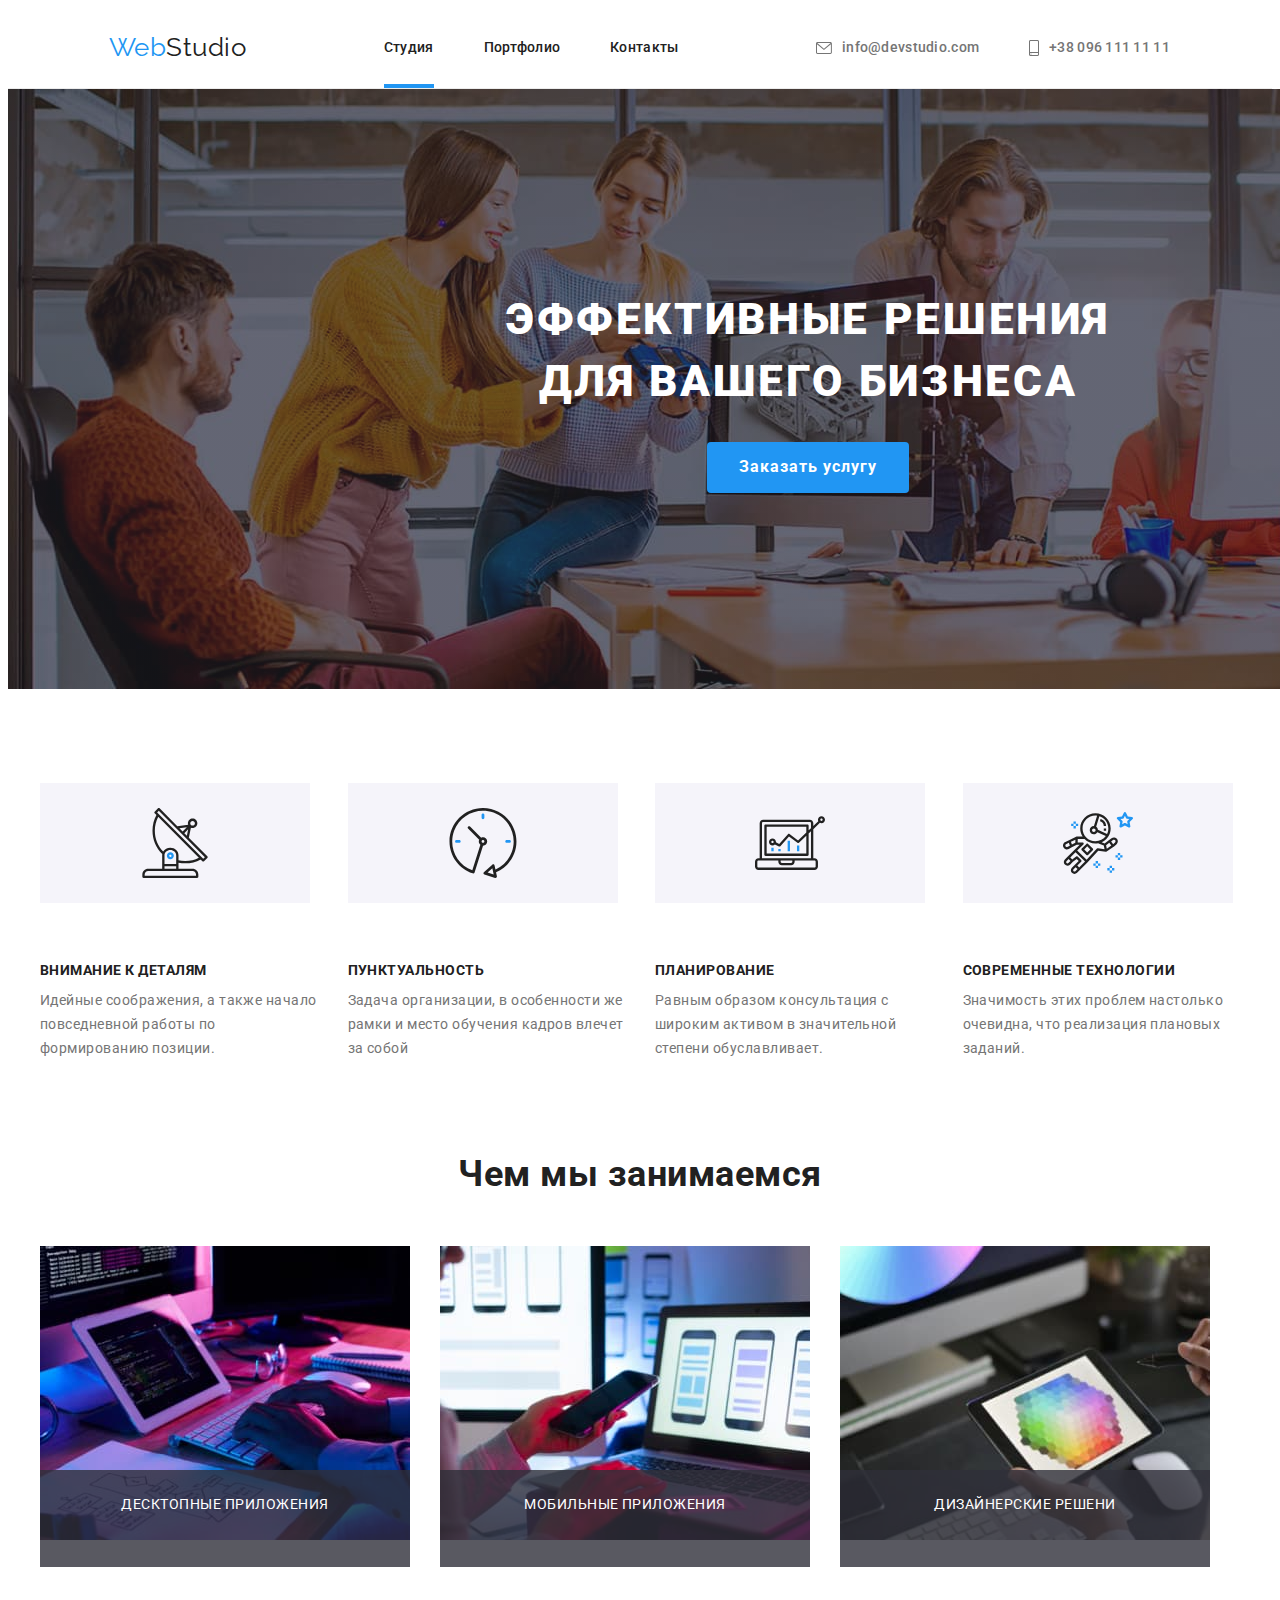
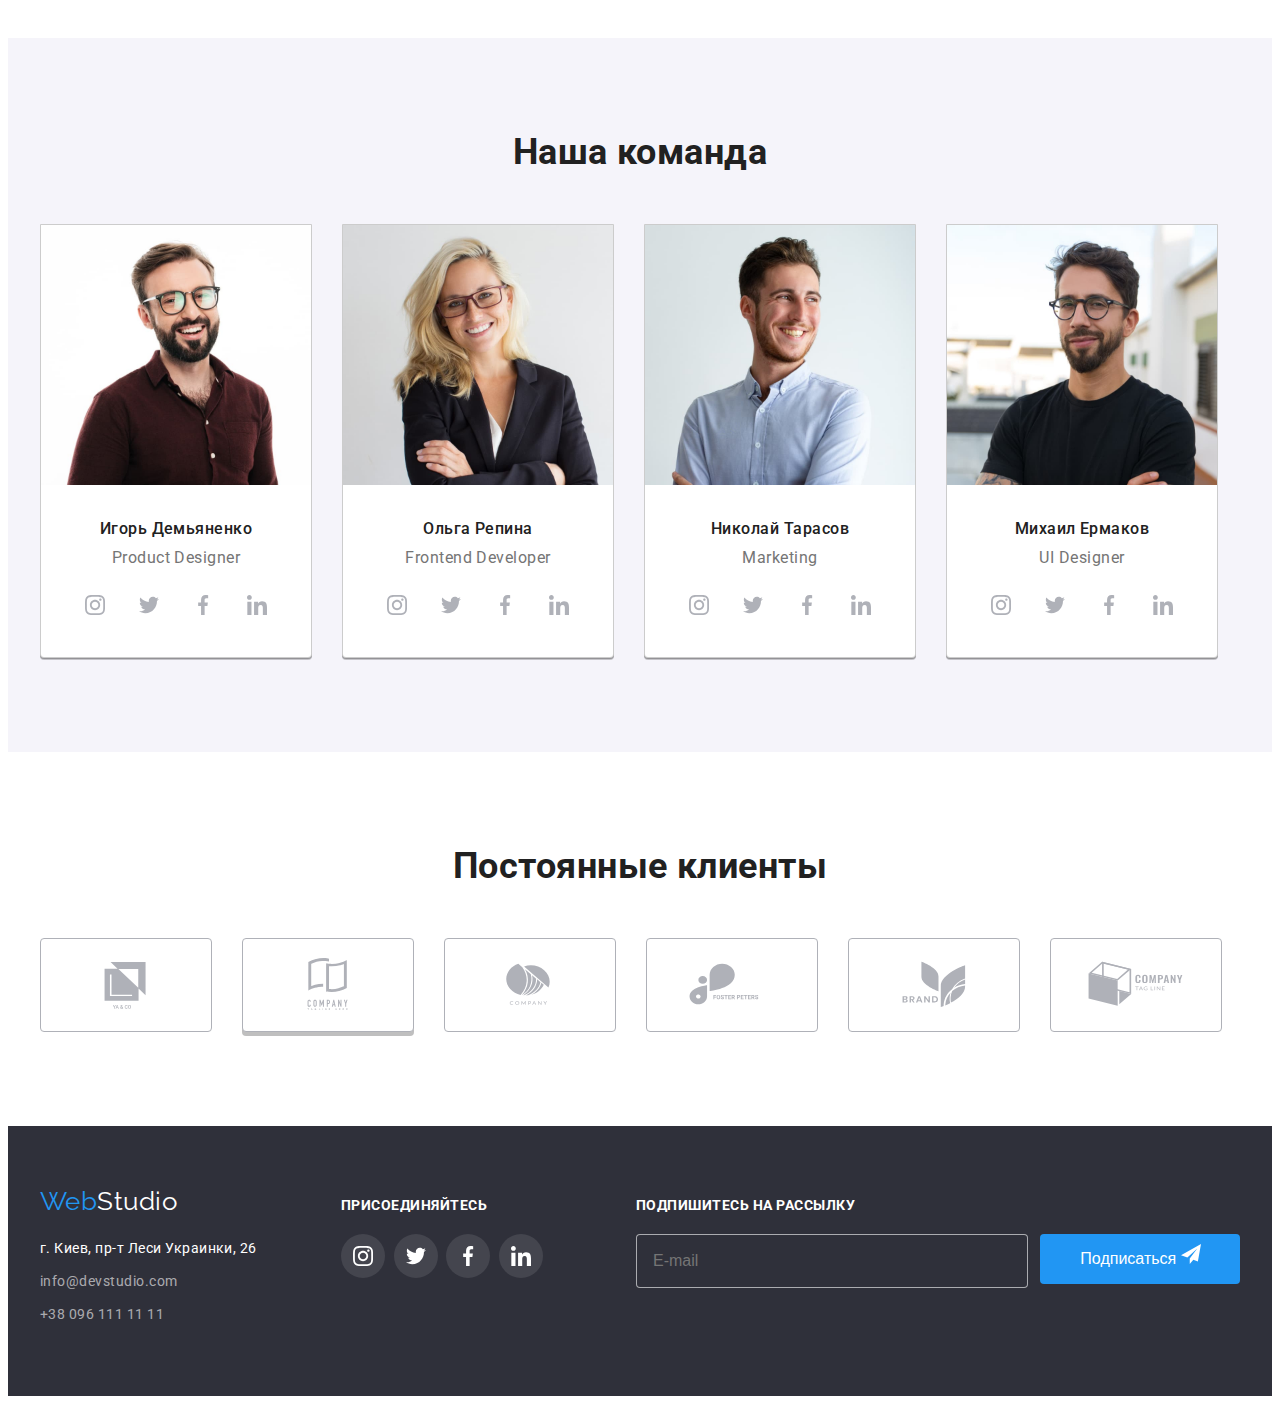
==== index.html @ 27721d6b "Замена селекторов шапки" ====
<!DOCTYPE html>
<html lang="ru">
<head>
    <meta charset="UTF-8">
    <meta http-equiv="X-UA-Compatible" content="IE=edge">
    <meta name="viewport" content="width=device-width, initial-scale=1.0">
    <title>Document</title>
    <link href="https://fonts.googleapis.com/css2?family=Raleway:wght@700&family=Roboto:wght@400;500;700;900&display=swap"
        rel="stylesheet">
    <link rel="stylesheet" href="https://cdnjs.cloudflare.com/ajax/libs/modern-normalize/1.1.0/modern-normalize.min.css"
            integrity="sha512-wpPYUAdjBVSE4KJnH1VR1HeZfpl1ub8YT/NKx4PuQ5NmX2tKuGu6U/JRp5y+Y8XG2tV+wKQpNHVUX03MfMFn9Q=="
            crossorigin="anonymous" referrerpolicy="no-referrer" />
    <link rel="stylesheet" href="./css/styles.css">
    <link rel="stylesheet" href="./css/main.css">
</head>
<body>
    <!--Шапка сайта-->

    <header class="header">
        <div class="container">
        <nav class="nav-header"> 
            <a class="logo" href="/">Web<span class="accent-header">Studio</span></a>
            <ul class="nav-set">
                <li class="nav-list"><a class="nav-link current" href="./index.html">Студия</a></li>
                <li class="nav-list"><a class="nav-link" href="./profolio.html">Портфолио</a></li>
                <li class="nav-list"><a class="nav-link" href="">Контакты</a></li>
            </ul>
            <ul class="nav-adress">
                <li class="nav-adress-list"><a class="nav-link connect" href="mailto:info@devstudio.com"><svg class="nav-icon icon-envelope" widht="16" height="12">
                    <use href="./images/icons.svg#icon-envelope-hover-1"></use>
                </svg>info@devstudio.com</a></li>
               <li class="nav-adress-list widget"><a class="nav-link connect" href=" tel:+380961111111"><svg class="nav-icon icon-phone " widht="10" height="16">
                <use href="./images/icons.svg#icon-smartphone-1"></use>
            </svg>+38 096 111 11 11</a></li>
            </ul>
        </nav>
        </div>
    </header>
    <main>
    
        <!--Герой-->
        <section class="hero">
            <div class="container-hero">
            <h1 class="hero-title">Эффективные решения<br>
                для вашего бизнеса</h1>
            <button class="button primary" type="button" data-modal-open>Заказать услугу</button>
            </div>
        </section>
        <!--Преимущества-->
        <section class="section bgr-primary not-padding">
            <div class="container">
            <ul class="cont-link">
                <li class="advantage-block">
               <div class="advantage"><svg class="advantage-icon" widht="70" height="70">
                <use href="./images/icons.svg#icon-antenna-1-1"></use>
                </svg></div>
                    <h3 class="title">Внимание к деталям</h3>
                    <p class="text">Идейные соображения, а также начало повседневной работы по формированию позиции.</p>
                </li>
                <li class="advantage-block">
                <div class="advantage"><svg class="advantage-icon" widht="70" height="70">
                 <use href="./images/icons.svg#icon-clock-1-1"></use>
                </svg></div>
                    <h3 class="title">Пунктуальность</h3>
                    <p class="text">Задача организации, в особенности же рамки и место обучения кадров влечет за собой</p>
                </li>
                <li class="advantage-block">
                <div class="advantage"><svg class="advantage-icon" widht="70" height="70">
                <use href="./images/icons.svg#icon-diagram-1-1"></use>
                </svg></div>
                    <h3 class="title">Планирование</h3>
                    <p class="text">Равным образом консультация с широким активом в значительной степени обуславливает.</p>
                </li>
                <li class="advantage-block">
                <div class="advantage"><svg class="advantage-icon" widht="70" height="70">
                <use href="./images/icons.svg#icon-astronaut-1-1"></use>
                </svg></div>
                    <h3 class="title">Современные технологии</h3>
                    <p class="text">Значимость этих проблем настолько очевидна, что реализация плановых заданий.</p>
                </li>
            </ul>
            </div>
        </section>
    
        <!--Деятельность компании-->
        <section class="section  bgr-primary">
        <div class="container">
            <h2 class="headline">Чем мы занимаемся</h2>
            <ul class="imgs">
                <li class="imgs-list"><img src="./images/box1.jpg" alt="Руки на клавиатуре" width="370">
                <p class="top-text">Десктопные приложения</p></li>
                <li class="imgs-list"><img src="./images/box2.jpg" alt="Рука с телефоном и открытым ноутбуком" width="370">
                <p class="top-text">Мобильные приложения</p></li>
                <li class="imgs-list"><img src="./images/box3.jpg" alt="В руке планшет с цветовой палитрой" width="370">
                <p class="top-text">Дизайнерские решени</p></li>
            </ul>
            </div>
        </section>
    
        <!--Команда-->
        <section class="section">
            <div class="container">
            <h2 class="headline">Наша команда</h2>
            <ul class="command">
                <li class="com-title  com-border"><img class="com-img" src="./images/img1.jpg" alt="Парень в коричневой рубашке" width="270">
                   <div class="command-text">
                    <h3 class="list">Игорь Демьяненко</h3>
                    <p class="item" lang="en">Product Designer</p>
                    <ul class="command-list">
                    <li class="command-icon-center">
                        <a class="command-item" href=""><svg class="command-icon" widht="20" height="20">
                                <use href="./images/icons.svg#icon-instagram-2-1"></use>
                            </svg>
                        </a>
                    </li>
                    <li class="command-icon-center">
                        <a class="command-item" href="">
                            <svg class="command-icon" widht="20" height="20">
                                <use href="./images/icons.svg#icon-twitter-1-1"></use>
                            </svg>
                        </a>
                    </li>
                    <li class="command-icon-center">
                        <a class="command-item" href="">
                            <svg class="command-icon" widht="20" height="20">
                                <use href="./images/icons.svg#icon-facebook-1-1"></use>
                            </svg>
                        </a>
                    </li>
                    <li class="command-icon-center">
                        <a class="command-item" href="">
                            <svg class="command-icon" widht="20" height="20">
                                <use href="./images/icons.svg#icon-linkedin-1-1"></use>
                            </svg>
                        </a>
                    </li>
                </ul>
                
                </div>
                </li>
                <li class="com-title com-border"><img class="com-img" src="./images/img2.jpg" alt="Девушка в черном пиджаке" width="270">
                    <div class="command-text">
                    <h3 class="list">Ольга Репина</h3>
                    <p class="item" lang="en">Frontend Developer</p>
                <ul class="command-list">
                    <li class="command-icon-center">
                        <a class="command-item" href=""><svg class="command-icon" widht="20" height="20">
                                <use href="./images/icons.svg#icon-instagram-2-1"></use>
                            </svg>
                        </a>
                    </li>
                    <li class="command-icon-center">
                        <a class="command-item" href="">
                            <svg class="command-icon" widht="20" height="20">
                                <use href="./images/icons.svg#icon-twitter-1-1"></use>
                            </svg>
                        </a>
                    </li>
                    <li class="command-icon-center">
                        <a class="command-item" href="">
                            <svg class="command-icon" widht="20" height="20">
                                <use href="./images/icons.svg#icon-facebook-1-1"></use>
                            </svg>
                        </a>
                    </li>
                    <li class="command-icon-center">
                        <a class="command-item" href="">
                            <svg class="command-icon" widht="20" height="20">
                                <use href="./images/icons.svg#icon-linkedin-1-1"></use>
                            </svg>
                        </a>
                    </li>
                </ul>
                
                
                </div>
                </li>
                <li class="com-title com-border"><img class="com-img" src="./images/img3.jpg" alt="Парень в белой рубашке" width="270">
                    <div class="command-text">
                    <h3 class="list">Николай Тарасов</h3>
                    <p class="item" lang="en">Marketing</p>
                    <ul class="command-list">
                        <li class="command-icon-center">
                            <a class="command-item" href=""><svg class="command-icon" widht="20" height="20">
                                    <use href="./images/icons.svg#icon-instagram-2-1"></use>
                                </svg>
                            </a>
                        </li>
                        <li class="command-icon-center">
                            <a class="command-item" href="">
                                <svg class="command-icon" widht="20" height="20">
                                    <use href="./images/icons.svg#icon-twitter-1-1"></use>
                                </svg>
                            </a>
                        </li>
                        <li class="command-icon-center">
                            <a class="command-item" href="">
                                <svg class="command-icon" widht="20" height="20">
                                    <use href="./images/icons.svg#icon-facebook-1-1"></use>
                                </svg>
                            </a>
                        </li>
                        <li class="command-icon-center">
                            <a class="command-item" href="">
                                <svg class="command-icon" widht="20" height="20">
                                    <use href="./images/icons.svg#icon-linkedin-1-1"></use>
                                </svg>
                            </a>
                        </li>
                    </ul>
                </div>
                </li>
                <li class="com-title com-border"><img class="com-img" src="./images/img4.jpg" alt="Парень в черной футболке" width="270">
                    <div class="command-text">
                    <h3 class="list">Михаил Ермаков</h3>
                    <p class="item" lang="en">UI Designer</p>
                <ul class="command-list">
                    <li class="command-icon-center">
                        <a class="command-item" href=""><svg class="command-icon" widht="20" height="20">
                                <use href="./images/icons.svg#icon-instagram-2-1"></use>
                            </svg>
                        </a>
                    </li>
                    <li class="command-icon-center">
                        <a class="command-item" href="">
                            <svg class="command-icon" widht="20" height="20">
                                <use href="./images/icons.svg#icon-twitter-1-1"></use>
                            </svg>
                        </a>
                    </li>
                    <li class="command-icon-center">
                        <a class="command-item" href="">
                            <svg class="command-icon" widht="20" height="20">
                                <use href="./images/icons.svg#icon-facebook-1-1"></use>
                            </svg>
                        </a>
                    </li>
                    <li class="command-icon-center">
                        <a class="command-item" href="">
                            <svg class="command-icon" widht="20" height="20">
                                <use href="./images/icons.svg#icon-linkedin-1-1"></use>
                            </svg>
                        </a>
                    </li>
                </ul>
                </div>
                </li>
            </ul>
            </div>
        </section>


        <!-- Постоянные клиенты -->
        <section class="section  bgr-primary">
            <div class="container">
             <h2 class="headline">Постоянные клиенты</h2>
            <ul class="crappy-clients">
           <li><a class="crappy-list" href=""><svg class="icon-clients" widht="106" height="60">
            <use href="./images/icons.svg#icon-Client1"></use>
            </svg></a>
            </li> 
            <li><a class="crappy-list shadow" href=""><svg class="icon-clients" widht="106" height="60">
            <use href="./images/icons.svg#icon-Logo-5-1"></use>
            </svg></a>
            </li>
            <li><a class="crappy-list" href=""><svg class="icon-clients" widht="106" height="60">
                    <use href="./images/icons.svg#icon-Logo-1"></use>
                </svg></a>
            </li>
            <li><a class="crappy-list" href=""><svg class="icon-clients" widht="106" height="60">
                    <use href="./images/icons.svg#icon-Logo-2-1"></use>
                </svg></a>
            </li>
            <li><a class="crappy-list" href=""><svg class="icon-clients" widht="106" height="60">
                    <use href="./images/icons.svg#icon-Logo-3-1"></use>
                </svg></a>
            </li>
            <li><a class="crappy-list" href=""><svg class="icon-clients not-margin" widht="106" height="60">
                    <use href="./images/icons.svg#icon-Logo-4-1"></use>
                </svg></a>
            </li>
            </ul>
            </div>
        </section>
    </main>
    
    <!--Подвал-->
    <footer class="footer-title">
        <div class="container ft-block">
        <div class="foot-block">
        <a class="logo ft-logo" href="/">Web<span class="accent-footer">Studio</span></a>
        <ul class="footer-adress">
            <li class="footer-li"><a class="ad-list" href="">
                   г. Киев, пр-т Леси Украинки, 26</a></li>
            <li class="footer-li"><a class="ft-list" href="mailto:info@devstudio.com">info@devstudio.com</a></li>
            <li class="footer-li"><a class="ft-list" href="">+38 096 111 11 11</a></li>
        </ul>
        </div>
       <section class="social-network">
           <h3 class="sn-tatle">ПРИСОЕДИНЯЙТЕСЬ</h3>
           <ul class="sn-list">
               <li class="icon-center">
               <a class="sn-item" href=""><svg class="sn-icon" widht="20" height="20">
            <use href="./images/icons.svg#icon-instagram-2-1"></use>
            </svg>
            </a>
               </li>
               <li class="icon-center">
            <a class="sn-item" href="">
            <svg class="sn-icon" widht="20" height="20">
            <use href="./images/icons.svg#icon-twitter-1-1"></use>
            </svg>
            </a>
               </li>
               <li class="icon-center">
                <a class="sn-item" href="">
             <svg class="sn-icon" widht="20" height="20">
             <use href="./images/icons.svg#icon-facebook-1-1"></use>
             </svg>
            </a>
               </li>
               <li class="icon-center">
            <a class="sn-item" href="">
             <svg class="sn-icon" widht="20" height="20">
             <use href="./images/icons.svg#icon-linkedin-1-1"></use>
             </svg>
            </a>
               </li>
           </ul>
       </section>
       <div class="form-email">
           <p class="form-text">Подпишитесь на рассылку</p>
       <form class="form" action="">
       <input class="form-input" type="email" placeholder="E-mail" />
       <button class="form-btn">Подписаться 
           <span><svg class="sn-icon" widht="24" height="24">
            <use href="./images/icons.svg#icon-icon-send-1"></use>
        </svg></span>
       </button>
       </form>
        </div>
    </footer>

    <div class="backdrop is-hidden" data-modal>
<div class="modal">
<button type="button" class="close-btn" data-modal-close></button>
<form action="#">
    <p class="modal-title">Оставьте свои данные, мы вам перезвоним</p>
   <div class="modal-fielt">
    <label class="modal-ladel">
    Имя
    </label>
    <span class="input-wrap">
    <input class="modal-input" type="text" name="user-name"/>
    <svg class="modal-input-icon" width="18" height="18">
    <use href="./images/icons.svg#icon-person-black-18dp-1-1"></use>
    </svg>
    </span>
    </div>
    <div class="modal-fielt">
    <label class="modal-ladel">
    Телефон
    </label>
    <span class="input-wrap">
    <input class="modal-input" type="tel" name="user-tel"/>
    <svg class="modal-input-icon" width="18" height="18">
    <use href="./images/icons.svg#icon-phone-black-18dp-1-1"></use>
    </svg>
    </span>
    </div>
    <div class="modal-fielt">
    <label class="modal-ladel">
    Почта
    </label>
    <span class="input-wrap">
    <input class="modal-input" type="email" name="user-email"/>
    <svg class="modal-input-icon" width="18" height="18">
     <use href="./images/icons.svg#icon-email-black-18dp-1-1"></use>
    </svg>
    </span>
    </div>
    <div class="modal-fielt">
    <label class="modal-ladel">
    Комментарий
    </label>
    <textarea class="comment" name="comment" placeholder="Введите текст"></textarea>
        <input type="checkbox" class="input-check " id="input-check" value="yes" name="policy"style="opacity:0; position:absolute; left:9999px;">
        <label for="input-check" class="check-text">
        <span><svg class="input-icon-check" width="11" height="8">
         <use href="./images/icons.svg#icon-Vector-1"></use></svg>
        </span>
        Соглашаюсь с рассылкой и принимаю  <a href="" class="check-link">Условия договора</a></label>
    </div>

    <button class="button-send" type="submit">Отправить</button>
    
</form>

</div>

    </div>
    
<script src="./modal.js"></script>
    
</body>
</html>
---- css/styles.css ----
:root {
  --primary-text-color: #212121;
  --title-text-color: #757575;
  --accent-color: #2196f3;
  --accent-whiter-color: #ffffff;
  --primary-bg-color: #ffffff;
  --secondary-bg-color: #f5f4fa;
  --accent-bg-color: #2f303a;
}

body {
  background-color: var(--primary-bg-color);
  color: var(--primary-text-color);
  font-family: roboto, sans-serif;
  letter-spacing: 0.03em;
}

ul {
  list-style: none;
}

h1,
h2,
h3,
p,
ul {
  margin: 0;
}

ul {
  padding-left: 0;
}

/* General settings (общие стили) */

.container {
  width: 1200px;
  margin-left: auto;
  margin-right: auto;
  padding-left: 15px;
  padding-right: 15px;
}

.section {
  padding-top: 94px;
  padding-bottom: 94px;
}

.section {
  background-color: var(--secondary-bg-color);
}

.bgr-primary {
  background-color: var(--primary-bg-color);
}

/* .section-title {
  background-color: var(--accent-bg-color);
  color: var(--accent-whiter-color);
} */

/* logo*/

.logo {
  color: #2196f3;
  font-family: raleway, sans-serif;
  font-size: 26px;
  line-height: 1.2;
  text-decoration: none;
}
.accent-header {
  color: var(--primary-text-color);
}

.accent-footer {
  color: var(--accent-whiter-color);
}

/* HEADER (шапка сайта) */

.header {
  border-bottom: 1px solid #ececec;
}

.nav-header {
  display: flex;
  justify-content: space-around;
  align-items: center;
}

.nav-set {
  display: flex;
}

.nav-list {
  margin-right: 50px;
}

.nav-list:last-child {
  margin: 0;
}

.nav-link {
  padding-top: 32px;
  padding-bottom: 32px;

  color: var(--primary-text-color);
  font-weight: 500;
  font-size: 14px;
  line-height: 1.14;
  letter-spacing: 0.02em;
  text-decoration: none;
  transition-property: color;
  transition-duration: 250ms;
  transition-timing-function: cubic-bezier(0.4, 0, 0.2, 1);
}

.nav-link:hover,
.nav-link:focus {
  color: var(--accent-color);
}

.nav-link {
  display: inline-flex;
  align-items: center;
  text-decoration: none;
  cursor: pointer;
  position: relative;
}

.nav-adress {
  display: flex;
  color: var(--title-text-color);
}

.nav-adress-list {
  display: inline-block;
  color: var(--title-text-color);
  margin-right: 50px;
  fill: var(--title-text-color);
  transition-property: fill;
  transition-duration: 250ms;
  transition-timing-function: cubic-bezier(0.4, 0, 0.2, 1);
}

.nav-adress-list:last-child {
  margin: 0;
}

.nav-adress-list:hover,
.nav-adress-list:focus {
  fill: var(--accent-color);
}

.widget {
  width: 142px;
}

.nav-icon {
  margin-right: 10px;
  background-position: center;
  background-size: cover;
}

.icon-envelope {
  fill: currentColor;
  width: 16px;
  height: 12px;
}

.icon-phone {
  fill: currentColor;
  width: 10px;
  height: 16px;
  background-size: cover;
}

.connect {
  color: var(--title-text-color);
  transition-property: color;
  transition-duration: 250ms;
  transition-timing-function: cubic-bezier(0.4, 0, 0.2, 1);
}

.connect:hover,
.connect:focus {
  color: var(--accent-color);
}

.connect .current {
  color: var(--accent-color);
}

.current::after {
  content: '';
  background-color: var(--accent-color);
  height: 4px;
  width: 100%;
  position: absolute;
  top: 76px;
}

/* BORDER */

.border {
  border-bottom: 1px solid #ececec;
  border-left: 1px solid #ececec;
  border-right: 1px solid #ececec;
  padding: 20px 24px;
  transition-property: box-shadow;
  transition-duration: 250ms;
  transition-timing-function: cubic-bezier(0.4, 0, 0.2, 1);
}

.border:hover {
  box-shadow: 1px 4px rgba(0, 0, 0, 0.16), 0px 4px rgba(0, 0, 0, 0.06), 0px 1px rgba(0, 0, 0, 0.12);
}

.com-border {
  border: 1px solid rgba(0, 0, 0, 0.2);
  background-color: var(--primary-bg-color);
  border-radius: 1px 1px 4px 4px;
  box-shadow: 0px 2px rgba(0, 0, 0, 0.2), 0px 1px rgba(0, 0, 0, 0.14), 0px 1px rgba(0, 0, 0, 0.12);
}

/*  HEADER*/

.ft-list:hover,
.ft-list:focus,
.ad-list:hover,
.ad-list:focus {
  color: var(--accent-color);
}

/* Герой */

.hero-title {
  padding-top: 200px;
  margin-bottom: 30px;
  font-weight: 900;
  font-size: 44px;
  line-height: 1.4;
  text-align: center;
  letter-spacing: 0.06em;
  text-transform: uppercase;
  color: var(--accent-whiter-color);
}

.hero {
  text-align: center;
}
.container-hero {
  width: 1600px;
  height: 600px;
  margin-left: auto;
  margin-right: auto;
  background-color: var(--accent-bg-color);
  background-image: linear-gradient(to bottom, rgba(47, 48, 58, 0.4), rgba(47, 48, 58, 0.4)),
    url(../images/background.jpg);
  background-size: cover;
}

/* button */

.button.primary {
  padding: 10px 32px;
  font-weight: 700;
  background-color: var(--accent-color);
  color: var(--accent-whiter-color);
  font-family: inherit;
  font-size: 16px;
  line-height: 1.9;
  letter-spacing: 0.06em;
  border-radius: 4px;
  border: none;
  transition-property: background-color, color, border;
  transition-duration: 250ms;
  transition-timing-function: cubic-bezier(0.4, 0, 0.2, 1);
}

.button.secondary {
  padding: 6px 22px;

  background-color: var(--secondary-bg-color);
  color: var(--primary-text-color);
  font-family: inherit;
  font-weight: 500;
  font-size: 16px;
  line-height: 1.6;
  letter-spacing: 0.03em;
  border-radius: 4px;
  border: none;
  transition-property: background-color, color;
  transition-duration: 250ms;
  transition-timing-function: cubic-bezier(0.4, 0, 0.2, 1);
}

.button.secondary:hover,
.button.secondary:focus {
  background-color: var(--accent-color);
  color: var(--accent-whiter-color);
  box-shadow: 0px 2px rgba(0, 0, 0, 0.12), 0px 1px rgba(0, 0, 0, 0.08), 0px 3px rgba(0, 0, 0, 0.1);
}

/* Секция преимущества */

.cont-link {
  display: flex;
}

.advantage-block {
  width: 25%;
  margin-left: 30px;
}

.advantage-block:first-child {
  margin-left: 0;
}

.advantage {
  margin-bottom: 30px;
  display: flex;
  width: 270px;
  height: 120px;
  background-color: var(--secondary-bg-color);
  align-items: center;
  justify-content: center;
}

.advantage-icon {
  width: 70px;
  height: 70px;
  align-items: center;
}

.title {
  margin-bottom: 10px;
  padding-top: 30px;
  font-size: 14px;
  line-height: 1.14;
  text-transform: uppercase;
}

.text {
  color: var(--title-text-color);
  font-size: 14px;
  line-height: 1.7;
}

.not-padding {
  padding-bottom: 0;
}

/* Заголовки */
.headline {
  margin-bottom: 50px;

  font-size: 36px;
  line-height: 1.16;
  text-align: center;
}

.imgs {
  display: flex;
}

.imgs-list {
  margin-left: 30px;
  position: relative;
}

.imgs-list:first-child {
  margin-left: 0;
}

.top-text {
  position: absolute;
  font-size: 14px;
  line-height: 1.14;
  background-color: rgba(47, 48, 58, 0.8);
  width: 370px;
  height: 70px;
  top: 224px;
  color: var(--accent-whiter-color);
  text-align: center;
  text-transform: uppercase;
  padding-top: 27px;
}

/* Команда */

.command {
  display: flex;
}

.com-title {
  margin-left: 30px;
}

.com-title:first-child {
  margin-left: 0;
}

.com-img {
}

.list {
  margin-bottom: 10px;
  font-weight: 500;
  font-size: 16px;
  line-height: 1.19;
}

.item {
  margin-bottom: 16px;
  color: var(--title-text-color);
  font-size: 16px;
  line-height: 1.19;
}

.command-text {
  padding-top: 30px;
  padding-bottom: 30px;
  text-align: center;
}
.command-list {
  display: flex;
  padding-right: 32px;
  padding-left: 32px;
  justify-content: space-between;
}

.command-item {
  display: inline-flex;
  width: 44px;
  height: 44px;
  border-radius: 50%;
  justify-content: center;
  align-items: center;
  fill: #afb1b8;
  transition-property: background-color;
  transition-duration: 250ms;
  transition-timing-function: cubic-bezier(0.4, 0, 0.2, 1);
}

.command-item:last-child {
  margin-right: 0px;
}

.command-icon {
  display: inline-flex;
  width: 20px;
  height: 20px;
  background-size: contain;
  background-position: center;
}

.command-item:hover,
.command-item:focus {
  background-color: var(--accent-color);
  fill: var(--primary-bg-color);
}

/* Постоянные клиенты */

.crappy-clients {
  display: flex;
  width: 100%;
}

.crappy-list {
  display: flex;
  margin-right: 30px;
  background-color: var(--primary-bg-color);
  border: 1px solid #afb1b8;
  border-radius: 4px;
  width: 170px;
  height: 92px;
  justify-content: center;
  align-items: center;
  transition-property: border;
  transition-duration: 250ms;
  transition-timing-function: cubic-bezier(0.4, 0, 0.2, 1);
}

.icon-clients {
  fill: #afb1b8;
  transition-property: fill;
  transition-duration: 250ms;
  transition-timing-function: cubic-bezier(0.4, 0, 0.2, 1);
}

.not-margin {
  margin-right: 0px;
}

.shadow {
  box-shadow: 0px 4px rgba(0, 0, 0, 0.25);
}

.crappy-list:hover,
.crappy-list:focus {
  border: 1px solid var(--accent-color);
  fill: var(--accent-color);
}

.crappy-list:hover .icon-clients,
.crappy-list:focus .icon-clients {
  fill: var(--accent-color);
}
.shadow:hover,
.shadow:focus {
  box-shadow: 0px 4px rgba(54, 58, 248, 0.253);
}

/* Портфолио */

.pf-main {
  padding-top: 94px;
  padding-bottom: 94px;
}
.pf-list {
  margin-bottom: 50px;
  display: flex;
  justify-content: center;
  align-items: center;
}

.portfolio-title {
  margin-bottom: 4px;
  font-size: 18px;
  line-height: 2;
  letter-spacing: 0.06em;
}

.portfolio-text {
  color: var(--title-text-color);
  font-size: 16px;
  line-height: 1.87;
}

.port-hd {
  display: flex;
  flex-wrap: wrap;
  margin-left: -30px;
  margin-bottom: -30px;
  padding: 0;
  list-style: none;
  justify-content: center;
}

.port-hd-list {
  width: inherit;
  margin-left: 30px;
  margin-bottom: 30px;
  flex-basis: calc((100% - 90px) / 3);
  transition-property: box-shadow;
  transition-duration: 250ms;
  transition-timing-function: cubic-bezier(0.4, 0, 0.2, 1);
}

.port-hd-list:hover {
  box-shadow: 1px 4px rgba(0, 0, 0, 0.16), 0px 4px rgba(0, 0, 0, 0.06), 0px 1px rgba(0, 0, 0, 0.12);
}

.port-hd-list:hover .port-top-item {
  transform: translateY(0);
}

.port-img {
  display: block;
  margin: 0;
  padding: 0;
}

.port-top-text {
  position: relative;
  overflow: hidden;
}

.port-top-item {
  position: absolute;
  top: 0;
  left: 0;
  font-size: 18px;
  line-height: 1.55;
  width: 370px;
  height: 100%;
  background-color: rgba(33, 150, 243, 0.9);
  color: var(--accent-whiter-color);
  padding: 24px 63px;
  transform: translateY(100%);
  transition: transform 300ms linear;
}

/* Подвал */
.footer-title {
  padding-top: 60px;
  padding-bottom: 60px;

  background-color: var(--accent-bg-color);
  font-size: 14px;
  line-height: 1.71;
}

.footer-li {
  margin-bottom: 9px;
}
.ad-list {
  color: var(--accent-whiter-color);
  text-decoration: none;
  transition-property: color;
  transition-duration: 250ms;
  transition-timing-function: cubic-bezier(0.4, 0, 0.2, 1);
}

.ft-list {
  color: rgba(255, 255, 255, 0.6);
  text-decoration: none;
  transition-property: color;
  transition-duration: 250ms;
  transition-timing-function: cubic-bezier(0.4, 0, 0.2, 1);
}

.pf-list-li {
  margin-left: 8px;
}

.pf-list-li:first-child {
  margin-left: 0;
}

.ft-logo {
  display: block;
  width: 145px;
  padding-bottom: 20px;
}

.social-network {
  padding-top: 12px;
  display: flex;
  width: 207px;
  margin-right: 93px;
  flex-direction: column;

  color: var(--accent-whiter-color);
}
.sn-tatle {
  font-family: inherit;
  font-size: 14px;
  line-height: 1.14;
  align-items: center;
}

.sn-list {
  display: flex;
  justify-content: space-between;
}

.sn-item {
  display: inline-flex;
  width: 44px;
  height: 44px;
  background-color: rgba(255, 255, 255, 0.1);
  border-radius: 50%;
  justify-content: center;
  align-items: center;
  transition-property: background-color;
  transition-duration: 250ms;
  transition-timing-function: cubic-bezier(0.4, 0, 0.2, 1);
}

.sn-item:last-child {
  margin-right: 0px;
}

.sn-icon {
  display: inline-flex;
  width: 20px;
  height: 20px;
  background-size: contain;
  background-position: center;
  fill: var(--primary-bg-color);
}

.sn-item:hover,
.sn-item:focus {
  background-color: var(--accent-color);
}

.center {
  display: block;
  align-items: center;
}
.ft-block {
  display: flex;
}

.sn-tatle {
  margin-bottom: 20px;
}

.footer-adress {
  display: block;
  flex-direction: column;
  width: 231px;
}

.foot-block {
  display: block;
  margin-right: 70px;
}

.form-text {
  font-size: 14px;
  font-weight: 700;
  line-height: 1.14;
  color: var(--accent-whiter-color);
  text-transform: uppercase;
  margin-bottom: 20px;
  padding-top: 12px;
}
.form-input {
  font-size: 16px;
  line-height: 1.25;
  color: rgba(255, 255, 255, 0.6);
  width: 358px;
  height: 50px;
  background-color: var(--accent-bg-color);
  border: 1px solid rgba(255, 255, 255, 0.6);
  border-radius: 4px;
  padding-left: 16px;
  padding-right: 16px;
  margin-right: 12px;
}

.form-btn {
  font-size: 16px;
  line-height: 1.87;
  text-align: center;
  color: var(--accent-whiter-color);
  width: 200px;
  height: 50px;
  padding: 10px 28px 10px 29px;
  background-color: var(--accent-color);
  border: none;
  border-radius: 4px;
}

.form {
  display: flex;
}

/* MODAL */
.backdrop {
  position: fixed;
  width: 100vw;
  height: 100vh;
  background-color: rgba(0, 0, 0, 0.2);
  top: 0;
}

.modal {
  position: absolute;
  width: 528px;
  min-height: 581px;
  background-color: #ffffff;
  border-radius: 4px;
  top: 50%;
  left: 50%;
  transform: translate(-50%, -50%);
  padding: 40px 40px 0 40px;
}
.close-btn {
  position: absolute;
  top: 8px;
  right: 8px;
  width: 30px;
  height: 30px;

  background-image: url(../images/close.png);
  background-position: center;
  border-radius: 50%;
  border: 1px solid #afb1b8;
  transition-property: background-color;
  transition-duration: 250ms;
  transition-timing-function: cubic-bezier(0.4, 0, 0.2, 1);
}

.close-btn:hover,
.close-btn:focus {
  background-image: url(../images/close2.png);
  border: 1px solid var(--accent-color);
}

.is-hidden {
  visibility: hidden;
  opacity: 0;
  pointer-events: none;
}

.modal-title {
  font-size: 20px;
  line-height: 1.15;
  text-align: center;
  font-weight: 700;
  margin-bottom: 12px;
}

.modal-ladel {
  display: block;
  font-size: 12px;
  display: flex;
  flex-direction: column;
  width: 100%;
  color: var(--title-text-color);
  margin-bottom: 5px;
}

.input-wrap {
  height: 40px;
  display: block;
  position: relative;
}

.modal-input {
  width: 100%;
  height: 40px;
  background-color: transparent;
  border-radius: 5px;
  border: 1px solid rgba(33, 33, 33, 0.2);
  margin-bottom: 10px;
  padding-left: 41px;
  outline: none;
}

.modal-input-icon {
  position: absolute;
  top: 50%;
  transform: translateY(-50%);
  left: 12px;
}

.comment {
  font-size: 12px;
  line-height: 1.16;
  width: 100%;
  height: 120px;
  padding: 8px 16px 12px 16px;
  background-color: transparent;
  border-radius: 5px;
  border: 1px solid rgba(33, 33, 33, 0.2);
  resize: none;
  color: rgba(117, 117, 117, 0.5);
  margin-bottom: 10px;
}

.button-send {
  width: 200px;
  height: 50px;
  font-size: 16px;
  line-height: 1.87;
  font-weight: 700;
  color: var(--accent-whiter-color);
  background-color: var(--accent-color);
  border: none;
  border-radius: 4px;
  padding: 10px 55px;
  text-align: center;
  margin-left: 125px;
  margin-top: 20px;
  transition-property: background-color, color;
  transition-duration: 250ms;
  transition-timing-function: cubic-bezier(0.4, 0, 0.2, 1);
}

.check-text {
  display: flex;
  align-items: center;
  justify-content: center;
  position: relative;
  font-size: 14px;
  line-height: 1.71;
  color: var(--title-text-color);
  margin-right: 5px;
}
.check-link {
  color: var(--accent-color);
  margin: 5px;
}

.check-text span {
  display: flex;
  align-items: center;
  justify-content: center;
  width: 15px;
  height: 15px;
  border: 2px solid var(--primary-text-color);
  border-radius: 2px;
  margin-right: 5px;
}

.input-icon-check {
  display: flex;
  fill: var(--accent-whiter-color);
}

.modal-input:focus {
  border: 1px solid var(--accent-color);
}

.modal-input:focus + .modal-input-icon {
  fill: var(--accent-color);
}
.modal-fielt {
  margin-bottom: 10px;
}

.input-check:checked + .check-text span {
  background-color: var(--accent-color);
  border: none;
}
---- css/main.css ----
/* No CSS *//*# sourceMappingURL=main.css.map */
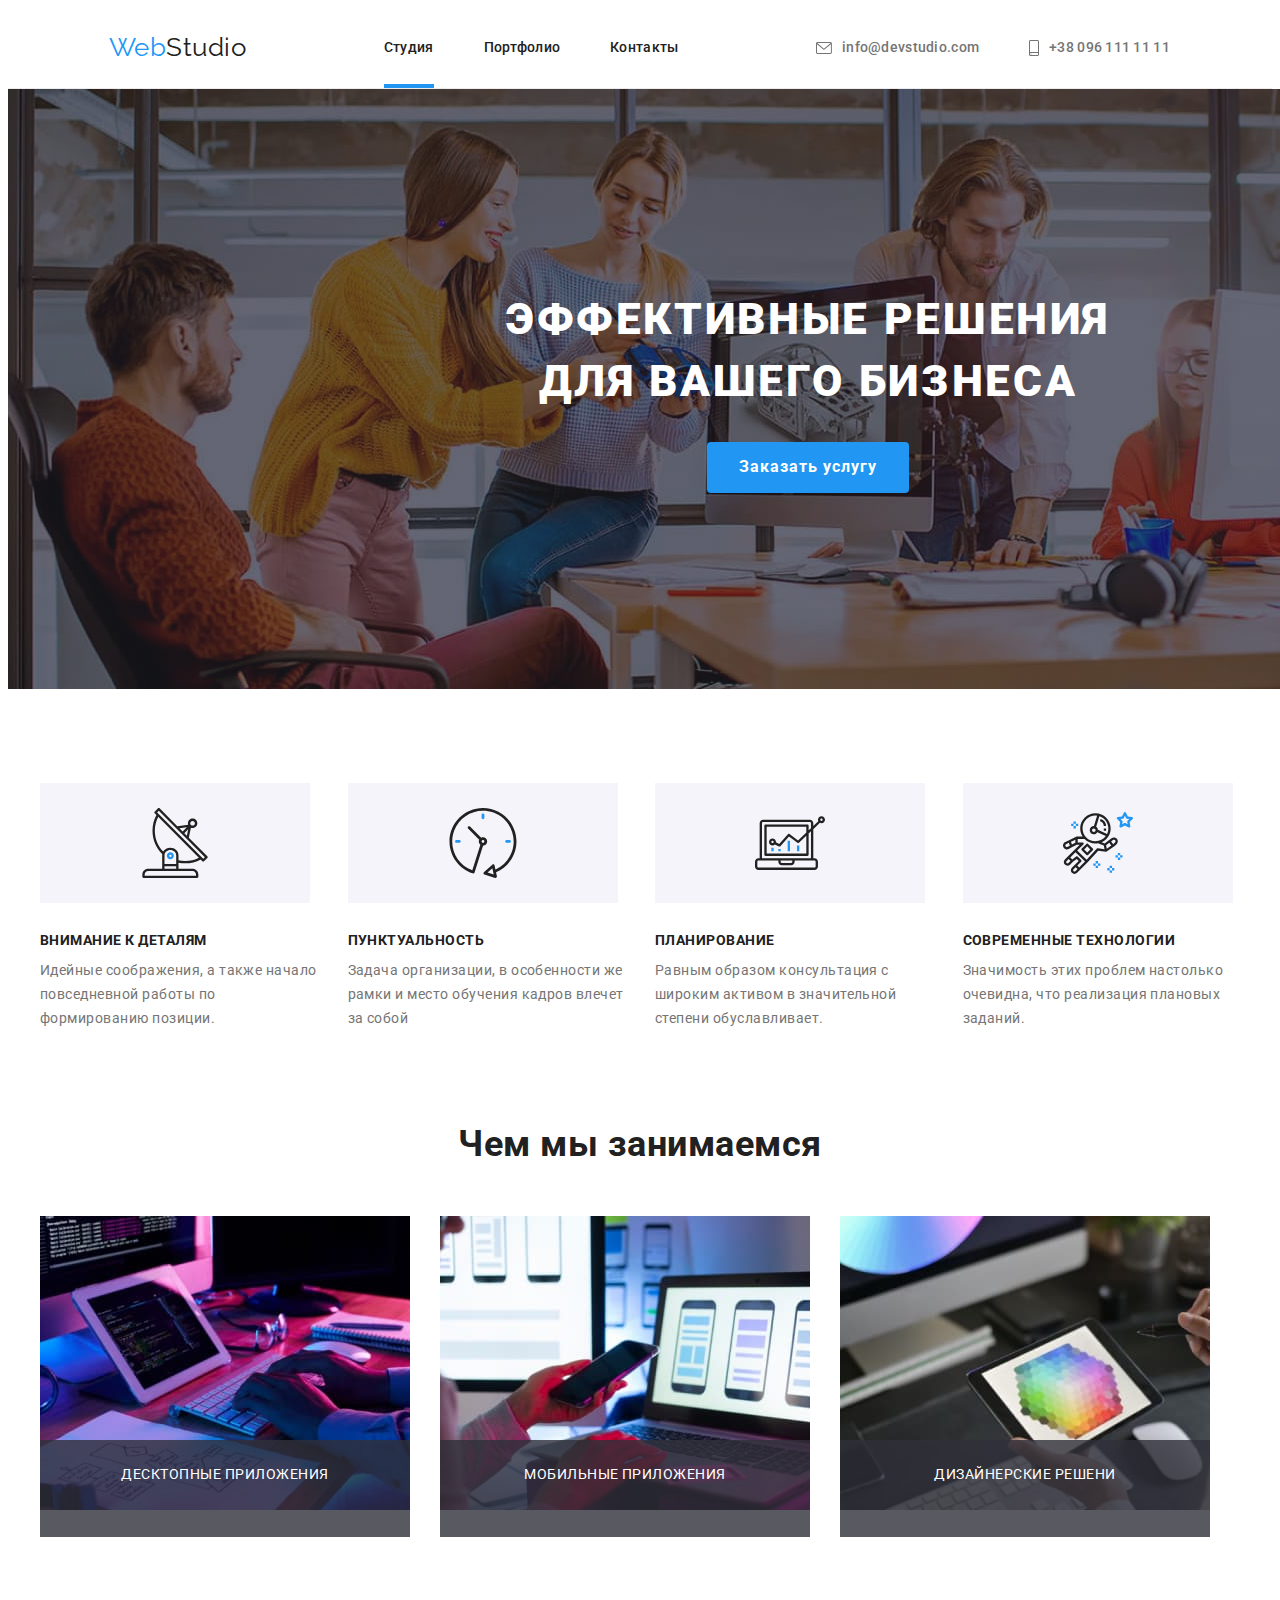
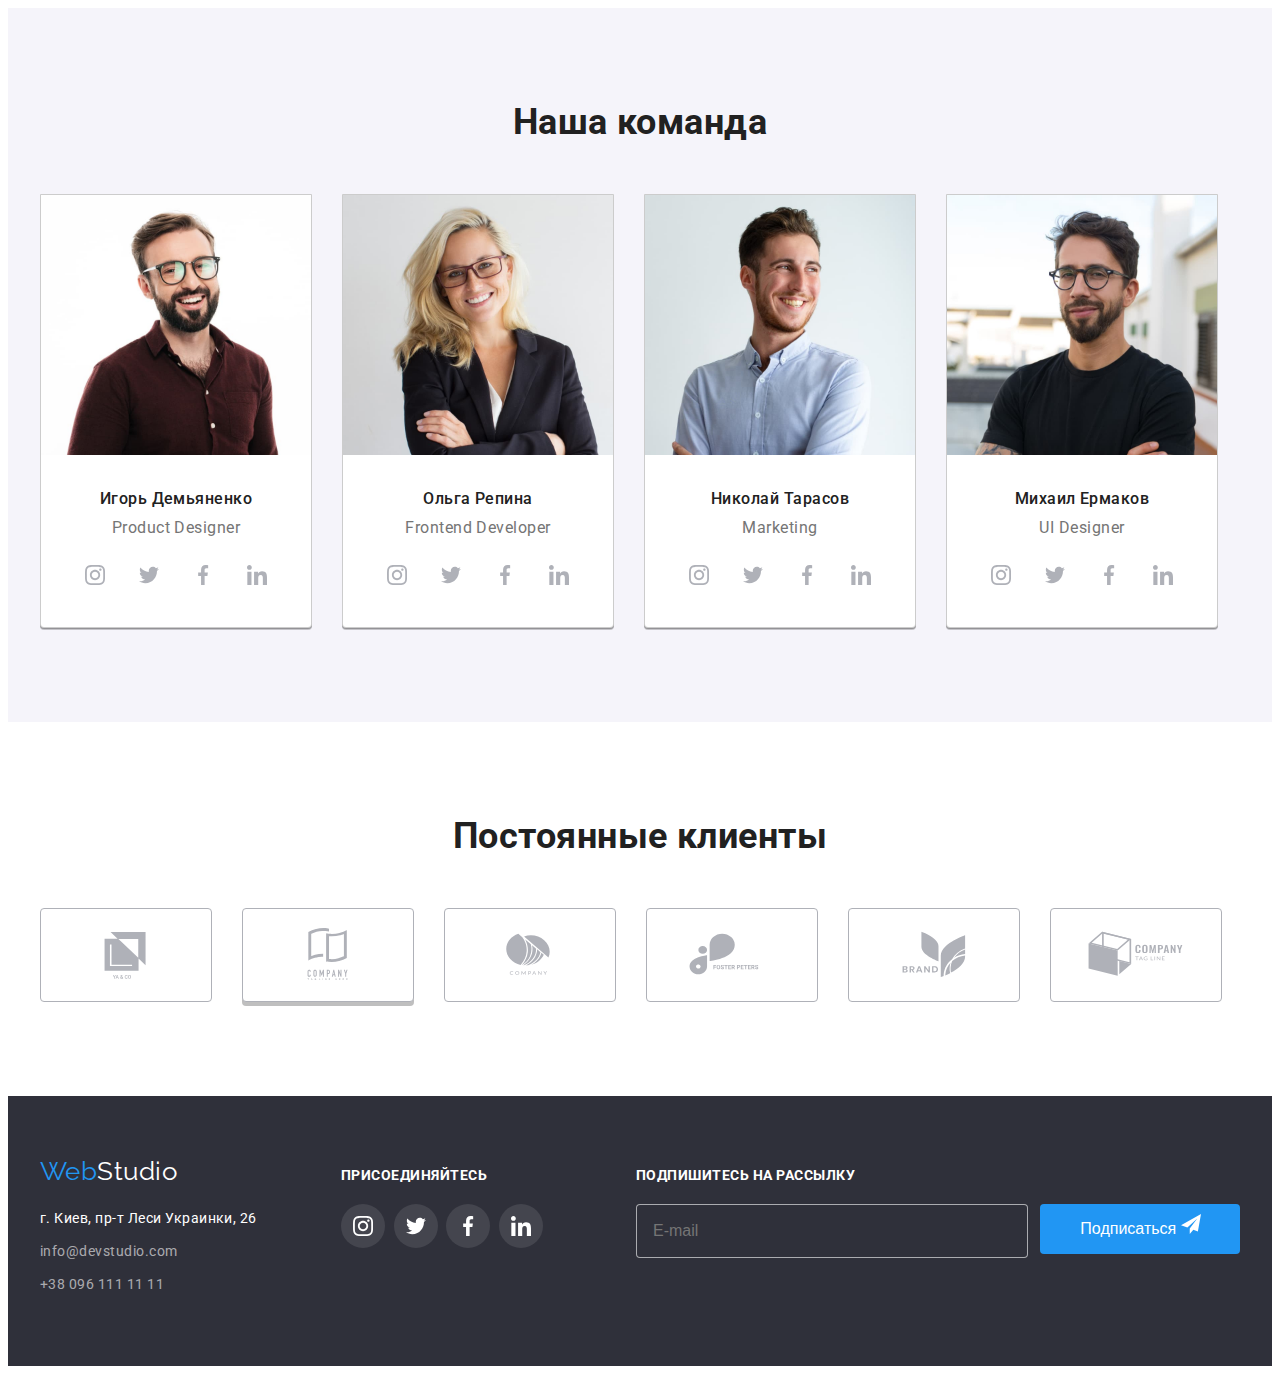
==== commit 30247fcc: "Замена селекторов 4" ====
--- a/index.html
+++ b/index.html
@@ -39,8 +39,8 @@
     <main>
     
         <!--Герой-->
-        <section class="hero">
-            <div class="container-hero">
+        <section>
+            <div class="hero">
             <h1 class="hero-title">Эффективные решения<br>
                 для вашего бизнеса</h1>
             <button class="button primary" type="button" data-modal-open>Заказать услугу</button>
@@ -49,30 +49,30 @@
         <!--Преимущества-->
         <section class="section bgr-primary not-padding">
             <div class="container">
-            <ul class="cont-link">
-                <li class="advantage-block">
-               <div class="advantage"><svg class="advantage-icon" widht="70" height="70">
+            <ul class="feature">
+                <li class="feature-list">
+               <div class="feature-img"><svg class="feature-icon" widht="70" height="70">
                 <use href="./images/icons.svg#icon-antenna-1-1"></use>
                 </svg></div>
                     <h3 class="title">Внимание к деталям</h3>
                     <p class="text">Идейные соображения, а также начало повседневной работы по формированию позиции.</p>
                 </li>
-                <li class="advantage-block">
-                <div class="advantage"><svg class="advantage-icon" widht="70" height="70">
+                <li class="feature-list">
+                <div class="feature-img"><svg class="feature-icon" widht="70" height="70">
                  <use href="./images/icons.svg#icon-clock-1-1"></use>
                 </svg></div>
                     <h3 class="title">Пунктуальность</h3>
                     <p class="text">Задача организации, в особенности же рамки и место обучения кадров влечет за собой</p>
                 </li>
-                <li class="advantage-block">
-                <div class="advantage"><svg class="advantage-icon" widht="70" height="70">
+                <li class="feature-list">
+                <div class="feature-img"><svg class="feature-icon" widht="70" height="70">
                 <use href="./images/icons.svg#icon-diagram-1-1"></use>
                 </svg></div>
                     <h3 class="title">Планирование</h3>
                     <p class="text">Равным образом консультация с широким активом в значительной степени обуславливает.</p>
                 </li>
-                <li class="advantage-block">
-                <div class="advantage"><svg class="advantage-icon" widht="70" height="70">
+                <li class="feature-list">
+                <div class="feature-img"><svg class="feature-icon" widht="70" height="70">
                 <use href="./images/icons.svg#icon-astronaut-1-1"></use>
                 </svg></div>
                     <h3 class="title">Современные технологии</h3>
@@ -85,14 +85,14 @@
         <!--Деятельность компании-->
         <section class="section  bgr-primary">
         <div class="container">
-            <h2 class="headline">Чем мы занимаемся</h2>
-            <ul class="imgs">
-                <li class="imgs-list"><img src="./images/box1.jpg" alt="Руки на клавиатуре" width="370">
-                <p class="top-text">Десктопные приложения</p></li>
-                <li class="imgs-list"><img src="./images/box2.jpg" alt="Рука с телефоном и открытым ноутбуком" width="370">
-                <p class="top-text">Мобильные приложения</p></li>
-                <li class="imgs-list"><img src="./images/box3.jpg" alt="В руке планшет с цветовой палитрой" width="370">
-                <p class="top-text">Дизайнерские решени</p></li>
+            <h2 class="pre-title">Чем мы занимаемся</h2>
+            <ul class="activity">
+                <li class="activity-list"><img src="./images/box1.jpg" alt="Руки на клавиатуре" width="370">
+                <p class="activity-text">Десктопные приложения</p></li>
+                <li class="activity-list"><img src="./images/box2.jpg" alt="Рука с телефоном и открытым ноутбуком" width="370">
+                <p class="activity-text">Мобильные приложения</p></li>
+                <li class="activity-list"><img src="./images/box3.jpg" alt="В руке планшет с цветовой палитрой" width="370">
+                <p class="activity-text">Дизайнерские решени</p></li>
             </ul>
             </div>
         </section>
@@ -100,36 +100,38 @@
         <!--Команда-->
         <section class="section">
             <div class="container">
-            <h2 class="headline">Наша команда</h2>
-            <ul class="command">
-                <li class="com-title  com-border"><img class="com-img" src="./images/img1.jpg" alt="Парень в коричневой рубашке" width="270">
-                   <div class="command-text">
-                    <h3 class="list">Игорь Демьяненко</h3>
-                    <p class="item" lang="en">Product Designer</p>
-                    <ul class="command-list">
-                    <li class="command-icon-center">
-                        <a class="command-item" href=""><svg class="command-icon" widht="20" height="20">
+            <h2 class="pre-title">Наша команда</h2>
+            <ul class="about">
+                <li class="about-list about-border"><img class="com-img" src="./images/img1.jpg" alt="Парень в коричневой рубашке" width="270">
+                   <div class="about-items">
+                    <h3 class="about-title">Игорь Демьяненко</h3>
+                    <p class="about-text" lang="en">Product Designer</p>
+
+
+                    <ul class="socials">
+                    <li class="socials-list">
+                        <a class="socials-link" href=""><svg class="socials-icon" widht="20" height="20">
                                 <use href="./images/icons.svg#icon-instagram-2-1"></use>
                             </svg>
                         </a>
                     </li>
-                    <li class="command-icon-center">
-                        <a class="command-item" href="">
-                            <svg class="command-icon" widht="20" height="20">
+                    <li class="socials-list">
+                        <a class="socials-link" href="">
+                            <svg class="socials-icon" widht="20" height="20">
                                 <use href="./images/icons.svg#icon-twitter-1-1"></use>
                             </svg>
                         </a>
                     </li>
-                    <li class="command-icon-center">
-                        <a class="command-item" href="">
-                            <svg class="command-icon" widht="20" height="20">
+                    <li class="socials-list">
+                        <a class="socials-link" href="">
+                            <svg class="socials-icon" widht="20" height="20">
                                 <use href="./images/icons.svg#icon-facebook-1-1"></use>
                             </svg>
                         </a>
                     </li>
-                    <li class="command-icon-center">
-                        <a class="command-item" href="">
-                            <svg class="command-icon" widht="20" height="20">
+                    <li class="socials-list">
+                        <a class="socials-link" href="">
+                            <svg class="socials-icon" widht="20" height="20">
                                 <use href="./images/icons.svg#icon-linkedin-1-1"></use>
                             </svg>
                         </a>
@@ -138,34 +140,37 @@
                 
                 </div>
                 </li>
-                <li class="com-title com-border"><img class="com-img" src="./images/img2.jpg" alt="Девушка в черном пиджаке" width="270">
-                    <div class="command-text">
-                    <h3 class="list">Ольга Репина</h3>
-                    <p class="item" lang="en">Frontend Developer</p>
-                <ul class="command-list">
-                    <li class="command-icon-center">
-                        <a class="command-item" href=""><svg class="command-icon" widht="20" height="20">
+                <li class="about-list about-border"><img class="com-img" src="./images/img2.jpg" alt="Девушка в черном пиджаке" width="270">
+                    <div class="about-items">
+                    <h3 class="about-title">Ольга Репина</h3>
+                    <p class="about-text" lang="en">Frontend Developer</p>
+               
+               
+               
+                    <ul class="socials">
+                    <li class="socials-list">
+                        <a class="socials-link" href=""><svg class="socials-icon" widht="20" height="20">
                                 <use href="./images/icons.svg#icon-instagram-2-1"></use>
                             </svg>
                         </a>
                     </li>
-                    <li class="command-icon-center">
-                        <a class="command-item" href="">
-                            <svg class="command-icon" widht="20" height="20">
+                    <li class="socials-list">
+                        <a class="socials-link" href="">
+                            <svg class="socials-icon" widht="20" height="20">
                                 <use href="./images/icons.svg#icon-twitter-1-1"></use>
                             </svg>
                         </a>
                     </li>
-                    <li class="command-icon-center">
-                        <a class="command-item" href="">
-                            <svg class="command-icon" widht="20" height="20">
+                    <li class="socials-list">
+                        <a class="socials-link" href="">
+                            <svg class="socials-icon" widht="20" height="20">
                                 <use href="./images/icons.svg#icon-facebook-1-1"></use>
                             </svg>
                         </a>
                     </li>
-                    <li class="command-icon-center">
-                        <a class="command-item" href="">
-                            <svg class="command-icon" widht="20" height="20">
+                    <li class="socials-list">
+                        <a class="socials-link" href="">
+                            <svg class="socials-icon" widht="20" height="20">
                                 <use href="./images/icons.svg#icon-linkedin-1-1"></use>
                             </svg>
                         </a>
@@ -175,34 +180,36 @@
                 
                 </div>
                 </li>
-                <li class="com-title com-border"><img class="com-img" src="./images/img3.jpg" alt="Парень в белой рубашке" width="270">
-                    <div class="command-text">
-                    <h3 class="list">Николай Тарасов</h3>
-                    <p class="item" lang="en">Marketing</p>
-                    <ul class="command-list">
-                        <li class="command-icon-center">
-                            <a class="command-item" href=""><svg class="command-icon" widht="20" height="20">
+                <li class="about-list about-border"><img class="com-img" src="./images/img3.jpg" alt="Парень в белой рубашке" width="270">
+                    <div class="about-items">
+                    <h3 class="about-title">Николай Тарасов</h3>
+                    <p class="about-text" lang="en">Marketing</p>
+
+                    
+                    <ul class="socials">
+                        <li class="socials-list">
+                            <a class="socials-link" href=""><svg class="socials-icon" widht="20" height="20">
                                     <use href="./images/icons.svg#icon-instagram-2-1"></use>
                                 </svg>
                             </a>
                         </li>
-                        <li class="command-icon-center">
-                            <a class="command-item" href="">
-                                <svg class="command-icon" widht="20" height="20">
+                        <li class="socials-list">
+                            <a class="socials-link" href="">
+                                <svg class="socials-icon" widht="20" height="20">
                                     <use href="./images/icons.svg#icon-twitter-1-1"></use>
                                 </svg>
                             </a>
                         </li>
-                        <li class="command-icon-center">
-                            <a class="command-item" href="">
-                                <svg class="command-icon" widht="20" height="20">
+                        <li class="socials-list">
+                            <a class="socials-link" href="">
+                                <svg class="socials-icon" widht="20" height="20">
                                     <use href="./images/icons.svg#icon-facebook-1-1"></use>
                                 </svg>
                             </a>
                         </li>
-                        <li class="command-icon-center">
-                            <a class="command-item" href="">
-                                <svg class="command-icon" widht="20" height="20">
+                        <li class="socials-list">
+                            <a class="socials-link" href="">
+                                <svg class="socials-icon" widht="20" height="20">
                                     <use href="./images/icons.svg#icon-linkedin-1-1"></use>
                                 </svg>
                             </a>
@@ -210,34 +217,34 @@
                     </ul>
                 </div>
                 </li>
-                <li class="com-title com-border"><img class="com-img" src="./images/img4.jpg" alt="Парень в черной футболке" width="270">
-                    <div class="command-text">
-                    <h3 class="list">Михаил Ермаков</h3>
-                    <p class="item" lang="en">UI Designer</p>
-                <ul class="command-list">
-                    <li class="command-icon-center">
-                        <a class="command-item" href=""><svg class="command-icon" widht="20" height="20">
+                <li class="about-list about-border"><img class="com-img" src="./images/img4.jpg" alt="Парень в черной футболке" width="270">
+                    <div class="about-items">
+                    <h3 class="about-title">Михаил Ермаков</h3>
+                    <p class="about-text" lang="en">UI Designer</p>
+                <ul class="socials">
+                    <li class="socials-list">
+                        <a class="socials-link" href=""><svg class="socials-icon" widht="20" height="20">
                                 <use href="./images/icons.svg#icon-instagram-2-1"></use>
                             </svg>
                         </a>
                     </li>
-                    <li class="command-icon-center">
-                        <a class="command-item" href="">
-                            <svg class="command-icon" widht="20" height="20">
+                    <li class="socials-list">
+                        <a class="socials-link" href="">
+                            <svg class="socials-icon" widht="20" height="20">
                                 <use href="./images/icons.svg#icon-twitter-1-1"></use>
                             </svg>
                         </a>
                     </li>
-                    <li class="command-icon-center">
-                        <a class="command-item" href="">
-                            <svg class="command-icon" widht="20" height="20">
+                    <li class="socials-list">
+                        <a class="socials-link" href="">
+                            <svg class="socials-icon" widht="20" height="20">
                                 <use href="./images/icons.svg#icon-facebook-1-1"></use>
                             </svg>
                         </a>
                     </li>
-                    <li class="command-icon-center">
-                        <a class="command-item" href="">
-                            <svg class="command-icon" widht="20" height="20">
+                    <li class="socials-listr">
+                        <a class="socials-link" href="">
+                            <svg class="socials-icon" widht="20" height="20">
                                 <use href="./images/icons.svg#icon-linkedin-1-1"></use>
                             </svg>
                         </a>
@@ -253,7 +260,7 @@
         <!-- Постоянные клиенты -->
         <section class="section  bgr-primary">
             <div class="container">
-             <h2 class="headline">Постоянные клиенты</h2>
+             <h2 class="pre-title">Постоянные клиенты</h2>
             <ul class="crappy-clients">
            <li><a class="crappy-list" href=""><svg class="icon-clients" widht="106" height="60">
             <use href="./images/icons.svg#icon-Client1"></use>
--- a/css/styles.css
+++ b/css/styles.css
@@ -1,58 +1,4 @@
-:root {
-  --primary-text-color: #212121;
-  --title-text-color: #757575;
-  --accent-color: #2196f3;
-  --accent-whiter-color: #ffffff;
-  --primary-bg-color: #ffffff;
-  --secondary-bg-color: #f5f4fa;
-  --accent-bg-color: #2f303a;
-}
-
-body {
-  background-color: var(--primary-bg-color);
-  color: var(--primary-text-color);
-  font-family: roboto, sans-serif;
-  letter-spacing: 0.03em;
-}
-
-ul {
-  list-style: none;
-}
-
-h1,
-h2,
-h3,
-p,
-ul {
-  margin: 0;
-}
-
-ul {
-  padding-left: 0;
-}
-
 /* General settings (общие стили) */
-
-.container {
-  width: 1200px;
-  margin-left: auto;
-  margin-right: auto;
-  padding-left: 15px;
-  padding-right: 15px;
-}
-
-.section {
-  padding-top: 94px;
-  padding-bottom: 94px;
-}
-
-.section {
-  background-color: var(--secondary-bg-color);
-}
-
-.bgr-primary {
-  background-color: var(--primary-bg-color);
-}
 
 /* .section-title {
   background-color: var(--accent-bg-color);
@@ -61,376 +7,63 @@
 
 /* logo*/
 
-.logo {
-  color: #2196f3;
-  font-family: raleway, sans-serif;
-  font-size: 26px;
-  line-height: 1.2;
-  text-decoration: none;
-}
-.accent-header {
-  color: var(--primary-text-color);
-}
-
-.accent-footer {
-  color: var(--accent-whiter-color);
-}
-
 /* HEADER (шапка сайта) */
 
-.header {
-  border-bottom: 1px solid #ececec;
-}
-
-.nav-header {
-  display: flex;
-  justify-content: space-around;
-  align-items: center;
-}
-
-.nav-set {
-  display: flex;
-}
-
-.nav-list {
-  margin-right: 50px;
-}
-
-.nav-list:last-child {
-  margin: 0;
-}
-
-.nav-link {
-  padding-top: 32px;
-  padding-bottom: 32px;
-
-  color: var(--primary-text-color);
-  font-weight: 500;
-  font-size: 14px;
-  line-height: 1.14;
-  letter-spacing: 0.02em;
-  text-decoration: none;
-  transition-property: color;
-  transition-duration: 250ms;
-  transition-timing-function: cubic-bezier(0.4, 0, 0.2, 1);
-}
-
-.nav-link:hover,
-.nav-link:focus {
-  color: var(--accent-color);
-}
-
-.nav-link {
-  display: inline-flex;
-  align-items: center;
-  text-decoration: none;
-  cursor: pointer;
-  position: relative;
-}
-
-.nav-adress {
-  display: flex;
-  color: var(--title-text-color);
-}
-
-.nav-adress-list {
-  display: inline-block;
-  color: var(--title-text-color);
-  margin-right: 50px;
-  fill: var(--title-text-color);
-  transition-property: fill;
-  transition-duration: 250ms;
-  transition-timing-function: cubic-bezier(0.4, 0, 0.2, 1);
-}
-
-.nav-adress-list:last-child {
-  margin: 0;
-}
-
-.nav-adress-list:hover,
-.nav-adress-list:focus {
-  fill: var(--accent-color);
-}
-
-.widget {
-  width: 142px;
-}
-
-.nav-icon {
-  margin-right: 10px;
-  background-position: center;
-  background-size: cover;
-}
-
-.icon-envelope {
-  fill: currentColor;
-  width: 16px;
-  height: 12px;
-}
-
-.icon-phone {
-  fill: currentColor;
-  width: 10px;
-  height: 16px;
-  background-size: cover;
-}
-
-.connect {
-  color: var(--title-text-color);
-  transition-property: color;
-  transition-duration: 250ms;
-  transition-timing-function: cubic-bezier(0.4, 0, 0.2, 1);
-}
-
-.connect:hover,
-.connect:focus {
-  color: var(--accent-color);
-}
-
-.connect .current {
-  color: var(--accent-color);
-}
-
-.current::after {
-  content: '';
-  background-color: var(--accent-color);
-  height: 4px;
-  width: 100%;
-  position: absolute;
-  top: 76px;
-}
-
 /* BORDER */
 
-.border {
-  border-bottom: 1px solid #ececec;
-  border-left: 1px solid #ececec;
-  border-right: 1px solid #ececec;
-  padding: 20px 24px;
-  transition-property: box-shadow;
-  transition-duration: 250ms;
-  transition-timing-function: cubic-bezier(0.4, 0, 0.2, 1);
-}
-
-.border:hover {
-  box-shadow: 1px 4px rgba(0, 0, 0, 0.16), 0px 4px rgba(0, 0, 0, 0.06), 0px 1px rgba(0, 0, 0, 0.12);
-}
-
-.com-border {
-  border: 1px solid rgba(0, 0, 0, 0.2);
-  background-color: var(--primary-bg-color);
-  border-radius: 1px 1px 4px 4px;
-  box-shadow: 0px 2px rgba(0, 0, 0, 0.2), 0px 1px rgba(0, 0, 0, 0.14), 0px 1px rgba(0, 0, 0, 0.12);
-}
-
-/*  HEADER*/
-
-.ft-list:hover,
-.ft-list:focus,
-.ad-list:hover,
-.ad-list:focus {
-  color: var(--accent-color);
-}
-
 /* Герой */
 
-.hero-title {
-  padding-top: 200px;
-  margin-bottom: 30px;
-  font-weight: 900;
-  font-size: 44px;
-  line-height: 1.4;
-  text-align: center;
-  letter-spacing: 0.06em;
-  text-transform: uppercase;
-  color: var(--accent-whiter-color);
-}
-
-.hero {
-  text-align: center;
-}
-.container-hero {
-  width: 1600px;
-  height: 600px;
-  margin-left: auto;
-  margin-right: auto;
-  background-color: var(--accent-bg-color);
-  background-image: linear-gradient(to bottom, rgba(47, 48, 58, 0.4), rgba(47, 48, 58, 0.4)),
-    url(../images/background.jpg);
-  background-size: cover;
-}
-
 /* button */
 
-.button.primary {
-  padding: 10px 32px;
-  font-weight: 700;
-  background-color: var(--accent-color);
-  color: var(--accent-whiter-color);
-  font-family: inherit;
-  font-size: 16px;
-  line-height: 1.9;
-  letter-spacing: 0.06em;
-  border-radius: 4px;
-  border: none;
-  transition-property: background-color, color, border;
-  transition-duration: 250ms;
-  transition-timing-function: cubic-bezier(0.4, 0, 0.2, 1);
-}
-
-.button.secondary {
-  padding: 6px 22px;
-
-  background-color: var(--secondary-bg-color);
-  color: var(--primary-text-color);
-  font-family: inherit;
-  font-weight: 500;
-  font-size: 16px;
-  line-height: 1.6;
-  letter-spacing: 0.03em;
-  border-radius: 4px;
-  border: none;
-  transition-property: background-color, color;
-  transition-duration: 250ms;
-  transition-timing-function: cubic-bezier(0.4, 0, 0.2, 1);
-}
-
-.button.secondary:hover,
-.button.secondary:focus {
-  background-color: var(--accent-color);
-  color: var(--accent-whiter-color);
-  box-shadow: 0px 2px rgba(0, 0, 0, 0.12), 0px 1px rgba(0, 0, 0, 0.08), 0px 3px rgba(0, 0, 0, 0.1);
-}
-
 /* Секция преимущества */
 
-.cont-link {
-  display: flex;
-}
-
-.advantage-block {
-  width: 25%;
+/* Заголовки */
+
+/* Команда */
+
+.about {
+  display: flex;
+}
+
+.about-list {
   margin-left: 30px;
 }
 
-.advantage-block:first-child {
+.about-list:first-child {
   margin-left: 0;
 }
 
-.advantage {
-  margin-bottom: 30px;
-  display: flex;
-  width: 270px;
-  height: 120px;
-  background-color: var(--secondary-bg-color);
-  align-items: center;
-  justify-content: center;
-}
-
-.advantage-icon {
-  width: 70px;
-  height: 70px;
-  align-items: center;
-}
-
-.title {
-  margin-bottom: 10px;
-  padding-top: 30px;
-  font-size: 14px;
-  line-height: 1.14;
-  text-transform: uppercase;
-}
-
-.text {
-  color: var(--title-text-color);
-  font-size: 14px;
-  line-height: 1.7;
-}
-
-.not-padding {
-  padding-bottom: 0;
-}
-
-/* Заголовки */
-.headline {
-  margin-bottom: 50px;
-
-  font-size: 36px;
-  line-height: 1.16;
-  text-align: center;
-}
-
-.imgs {
-  display: flex;
-}
-
-.imgs-list {
-  margin-left: 30px;
-  position: relative;
-}
-
-.imgs-list:first-child {
-  margin-left: 0;
-}
-
-.top-text {
-  position: absolute;
-  font-size: 14px;
-  line-height: 1.14;
-  background-color: rgba(47, 48, 58, 0.8);
-  width: 370px;
-  height: 70px;
-  top: 224px;
-  color: var(--accent-whiter-color);
-  text-align: center;
-  text-transform: uppercase;
-  padding-top: 27px;
-}
-
-/* Команда */
-
-.command {
-  display: flex;
-}
-
-.com-title {
-  margin-left: 30px;
-}
-
-.com-title:first-child {
-  margin-left: 0;
-}
-
-.com-img {
-}
-
-.list {
+.about-title {
   margin-bottom: 10px;
   font-weight: 500;
   font-size: 16px;
   line-height: 1.19;
 }
 
-.item {
+.about-text {
   margin-bottom: 16px;
   color: var(--title-text-color);
   font-size: 16px;
   line-height: 1.19;
 }
 
-.command-text {
+.about-items {
   padding-top: 30px;
   padding-bottom: 30px;
   text-align: center;
 }
-.command-list {
+
+.socials {
   display: flex;
   padding-right: 32px;
   padding-left: 32px;
   justify-content: space-between;
 }
 
-.command-item {
+.socials-list {
+}
+
+.socials-link {
   display: inline-flex;
   width: 44px;
   height: 44px;
@@ -443,11 +76,11 @@
   transition-timing-function: cubic-bezier(0.4, 0, 0.2, 1);
 }
 
-.command-item:last-child {
+.socials-link:last-child {
   margin-right: 0px;
 }
 
-.command-icon {
+.socials-icon {
   display: inline-flex;
   width: 20px;
   height: 20px;
@@ -455,8 +88,8 @@
   background-position: center;
 }
 
-.command-item:hover,
-.command-item:focus {
+.socials-link:hover,
+.socials-link:focus {
   background-color: var(--accent-color);
   fill: var(--primary-bg-color);
 }
@@ -514,6 +147,13 @@
 }
 
 /* Портфолио */
+
+.ft-list:hover,
+.ft-list:focus,
+.ad-list:hover,
+.ad-list:focus {
+  color: var(--accent-color);
+}
 
 .pf-main {
   padding-top: 94px;
--- a/css/main.css
+++ b/css/main.css
@@ -1 +1,406 @@
-/* No CSS *//*# sourceMappingURL=main.css.map */+@charset "UTF-8";
+:root {
+  --primary-text-color: #212121;
+  --title-text-color: #757575;
+  --accent-color: #2196f3;
+  --accent-whiter-color: #ffffff;
+  --primary-bg-color: #ffffff;
+  --secondary-bg-color: #f5f4fa;
+  --accent-bg-color: #2f303a;
+}
+
+h1,
+h2,
+h3,
+p {
+  margin: 0;
+}
+
+ul {
+  padding-left: 0;
+  margin: 0;
+}
+
+.section {
+  padding-top: 94px;
+  padding-bottom: 94px;
+}
+
+.not-padding {
+  padding-bottom: 0;
+}
+
+.section {
+  background-color: var(--secondary-bg-color);
+}
+
+.bgr-primary {
+  background-color: var(--primary-bg-color);
+}
+
+body {
+  background-color: var(--primary-bg-color);
+  color: var(--primary-text-color);
+  font-family: roboto, sans-serif;
+  letter-spacing: 0.03em;
+}
+
+ul {
+  list-style: none;
+}
+
+.not-padding {
+  padding-bottom: 0;
+}
+
+/* заголовки */
+.section {
+  background-color: var(--secondary-bg-color);
+}
+
+.bgr-primary {
+  background-color: var(--primary-bg-color);
+}
+
+.container {
+  width: 1200px;
+  margin-left: auto;
+  margin-right: auto;
+  padding-left: 15px;
+  padding-right: 15px;
+}
+
+.logo {
+  color: #2196f3;
+  font-family: raleway, sans-serif;
+  font-size: 26px;
+  line-height: 1.2;
+  text-decoration: none;
+}
+
+.accent-header {
+  color: var(--primary-text-color);
+}
+
+.accent-footer {
+  color: var(--accent-whiter-color);
+}
+
+.header {
+  border-bottom: 1px solid #ececec;
+}
+
+.nav-header {
+  display: flex;
+  justify-content: space-around;
+  align-items: center;
+}
+
+.nav-set {
+  display: flex;
+}
+
+.nav-list {
+  margin-right: 50px;
+}
+
+.nav-list:last-child {
+  margin: 0;
+}
+
+.nav-link {
+  padding-top: 32px;
+  padding-bottom: 32px;
+  color: var(--primary-text-color);
+  font-weight: 500;
+  font-size: 14px;
+  line-height: 1.14;
+  letter-spacing: 0.02em;
+  text-decoration: none;
+  transition-property: color;
+  transition-duration: 250ms;
+  transition-timing-function: cubic-bezier(0.4, 0, 0.2, 1);
+}
+
+.nav-link:hover,
+.nav-link:focus {
+  color: var(--accent-color);
+}
+
+.nav-link {
+  display: inline-flex;
+  align-items: center;
+  text-decoration: none;
+  cursor: pointer;
+  position: relative;
+}
+
+.nav-adress {
+  display: flex;
+  color: var(--title-text-color);
+}
+
+.nav-adress-list {
+  display: inline-block;
+  color: var(--title-text-color);
+  margin-right: 50px;
+  fill: var(--title-text-color);
+  transition-property: fill;
+  transition-duration: 250ms;
+  transition-timing-function: cubic-bezier(0.4, 0, 0.2, 1);
+}
+
+.nav-adress-list:last-child {
+  margin: 0;
+}
+
+.nav-adress-list:hover,
+.nav-adress-list:focus {
+  fill: var(--accent-color);
+}
+
+.widget {
+  width: 142px;
+}
+
+.nav-icon {
+  margin-right: 10px;
+  background-position: center;
+  background-size: cover;
+}
+
+.icon-envelope {
+  fill: currentColor;
+  width: 16px;
+  height: 12px;
+}
+
+.icon-phone {
+  fill: currentColor;
+  width: 10px;
+  height: 16px;
+  background-size: cover;
+}
+
+.connect {
+  color: var(--title-text-color);
+  transition-property: color;
+  transition-duration: 250ms;
+  transition-timing-function: cubic-bezier(0.4, 0, 0.2, 1);
+}
+
+.connect:hover,
+.connect:focus {
+  color: var(--accent-color);
+}
+
+.connect .current {
+  color: var(--accent-color);
+}
+
+.current::after {
+  content: '';
+  background-color: var(--accent-color);
+  height: 4px;
+  width: 100%;
+  position: absolute;
+  top: 76px;
+}
+
+.border {
+  border-bottom: 1px solid #ececec;
+  border-left: 1px solid #ececec;
+  border-right: 1px solid #ececec;
+  padding: 20px 24px;
+  transition-property: box-shadow;
+  transition-duration: 250ms;
+  transition-timing-function: cubic-bezier(0.4, 0, 0.2, 1);
+}
+
+.border:hover {
+  box-shadow: 1px 4px rgba(0, 0, 0, 0.16), 0px 4px rgba(0, 0, 0, 0.06), 0px 1px rgba(0, 0, 0, 0.12);
+}
+
+.about-border {
+  border: 1px solid rgba(0, 0, 0, 0.2);
+  background-color: var(--primary-bg-color);
+  border-radius: 1px 1px 4px 4px;
+  box-shadow: 0px 2px rgba(0, 0, 0, 0.2), 0px 1px rgba(0, 0, 0, 0.14), 0px 1px rgba(0, 0, 0, 0.12);
+}
+
+.hero {
+  width: 1600px;
+  height: 600px;
+  margin-left: auto;
+  margin-right: auto;
+  background-color: var(--accent-bg-color);
+  background-image: linear-gradient(to bottom, rgba(47, 48, 58, 0.4), rgba(47, 48, 58, 0.4)), url(../images/background.jpg);
+  background-size: cover;
+  text-align: center;
+}
+
+.hero-title {
+  padding-top: 200px;
+  margin-bottom: 30px;
+  font-weight: 900;
+  font-size: 44px;
+  line-height: 1.4;
+  text-align: center;
+  letter-spacing: 0.06em;
+  text-transform: uppercase;
+  color: var(--accent-whiter-color);
+}
+
+.button.primary {
+  padding: 10px 32px;
+  font-weight: 700;
+  background-color: var(--accent-color);
+  color: var(--accent-whiter-color);
+  font-family: inherit;
+  font-size: 16px;
+  line-height: 1.9;
+  letter-spacing: 0.06em;
+  border-radius: 4px;
+  border: none;
+  transition-property: background-color, color, border;
+  transition-duration: 250ms;
+  transition-timing-function: cubic-bezier(0.4, 0, 0.2, 1);
+}
+
+.button.secondary {
+  padding: 6px 22px;
+  background-color: var(--secondary-bg-color);
+  color: var(--primary-text-color);
+  font-family: inherit;
+  font-weight: 500;
+  font-size: 16px;
+  line-height: 1.6;
+  letter-spacing: 0.03em;
+  border-radius: 4px;
+  border: none;
+  transition-property: background-color, color;
+  transition-duration: 250ms;
+  transition-timing-function: cubic-bezier(0.4, 0, 0.2, 1);
+}
+
+.button.secondary:hover,
+.button.secondary:focus {
+  background-color: var(--accent-color);
+  color: var(--accent-whiter-color);
+  box-shadow: 0px 2px rgba(0, 0, 0, 0.12), 0px 1px rgba(0, 0, 0, 0.08), 0px 3px rgba(0, 0, 0, 0.1);
+}
+
+.feature {
+  display: flex;
+}
+
+.feature-list {
+  width: 25%;
+  margin-left: 30px;
+}
+
+.feature-list:first-child {
+  margin-left: 0;
+}
+
+.feature-img {
+  margin-bottom: 30px;
+  display: flex;
+  width: 270px;
+  height: 120px;
+  background-color: var(--secondary-bg-color);
+  align-items: center;
+  justify-content: center;
+}
+
+.feature-icon {
+  width: 70px;
+  height: 70px;
+  align-items: center;
+}
+
+.title {
+  margin-bottom: 10px;
+  font-size: 14px;
+  line-height: 1.14;
+  text-transform: uppercase;
+}
+
+.text {
+  color: var(--title-text-color);
+  font-size: 14px;
+  line-height: 1.7;
+}
+
+.pre-title {
+  margin-bottom: 50px;
+  font-size: 36px;
+  line-height: 1.16;
+  text-align: center;
+}
+
+.activity {
+  display: flex;
+}
+
+.activity-list {
+  margin-left: 30px;
+  position: relative;
+}
+
+.activity-list:first-child {
+  margin-left: 0;
+}
+
+.activity-text {
+  position: absolute;
+  font-size: 14px;
+  line-height: 1.14;
+  background-color: rgba(47, 48, 58, 0.8);
+  width: 370px;
+  height: 70px;
+  top: 224px;
+  color: var(--accent-whiter-color);
+  text-align: center;
+  text-transform: uppercase;
+  padding-top: 27px;
+}
+
+.socials {
+  display: flex;
+  padding-right: 32px;
+  padding-left: 32px;
+  justify-content: space-between;
+}
+
+.socials-link {
+  display: inline-flex;
+  width: 44px;
+  height: 44px;
+  border-radius: 50%;
+  justify-content: center;
+  align-items: center;
+  fill: #afb1b8;
+  transition-property: background-color;
+  transition-duration: 250ms;
+  transition-timing-function: cubic-bezier(0.4, 0, 0.2, 1);
+}
+
+.socials-link:last-child {
+  margin-right: 0px;
+}
+
+.socials-icon {
+  display: inline-flex;
+  width: 20px;
+  height: 20px;
+  background-size: contain;
+  background-position: center;
+}
+
+.socials-link:hover,
+.socials-link:focus {
+  background-color: var(--accent-color);
+  fill: var(--primary-bg-color);
+}
+/*# sourceMappingURL=main.css.map */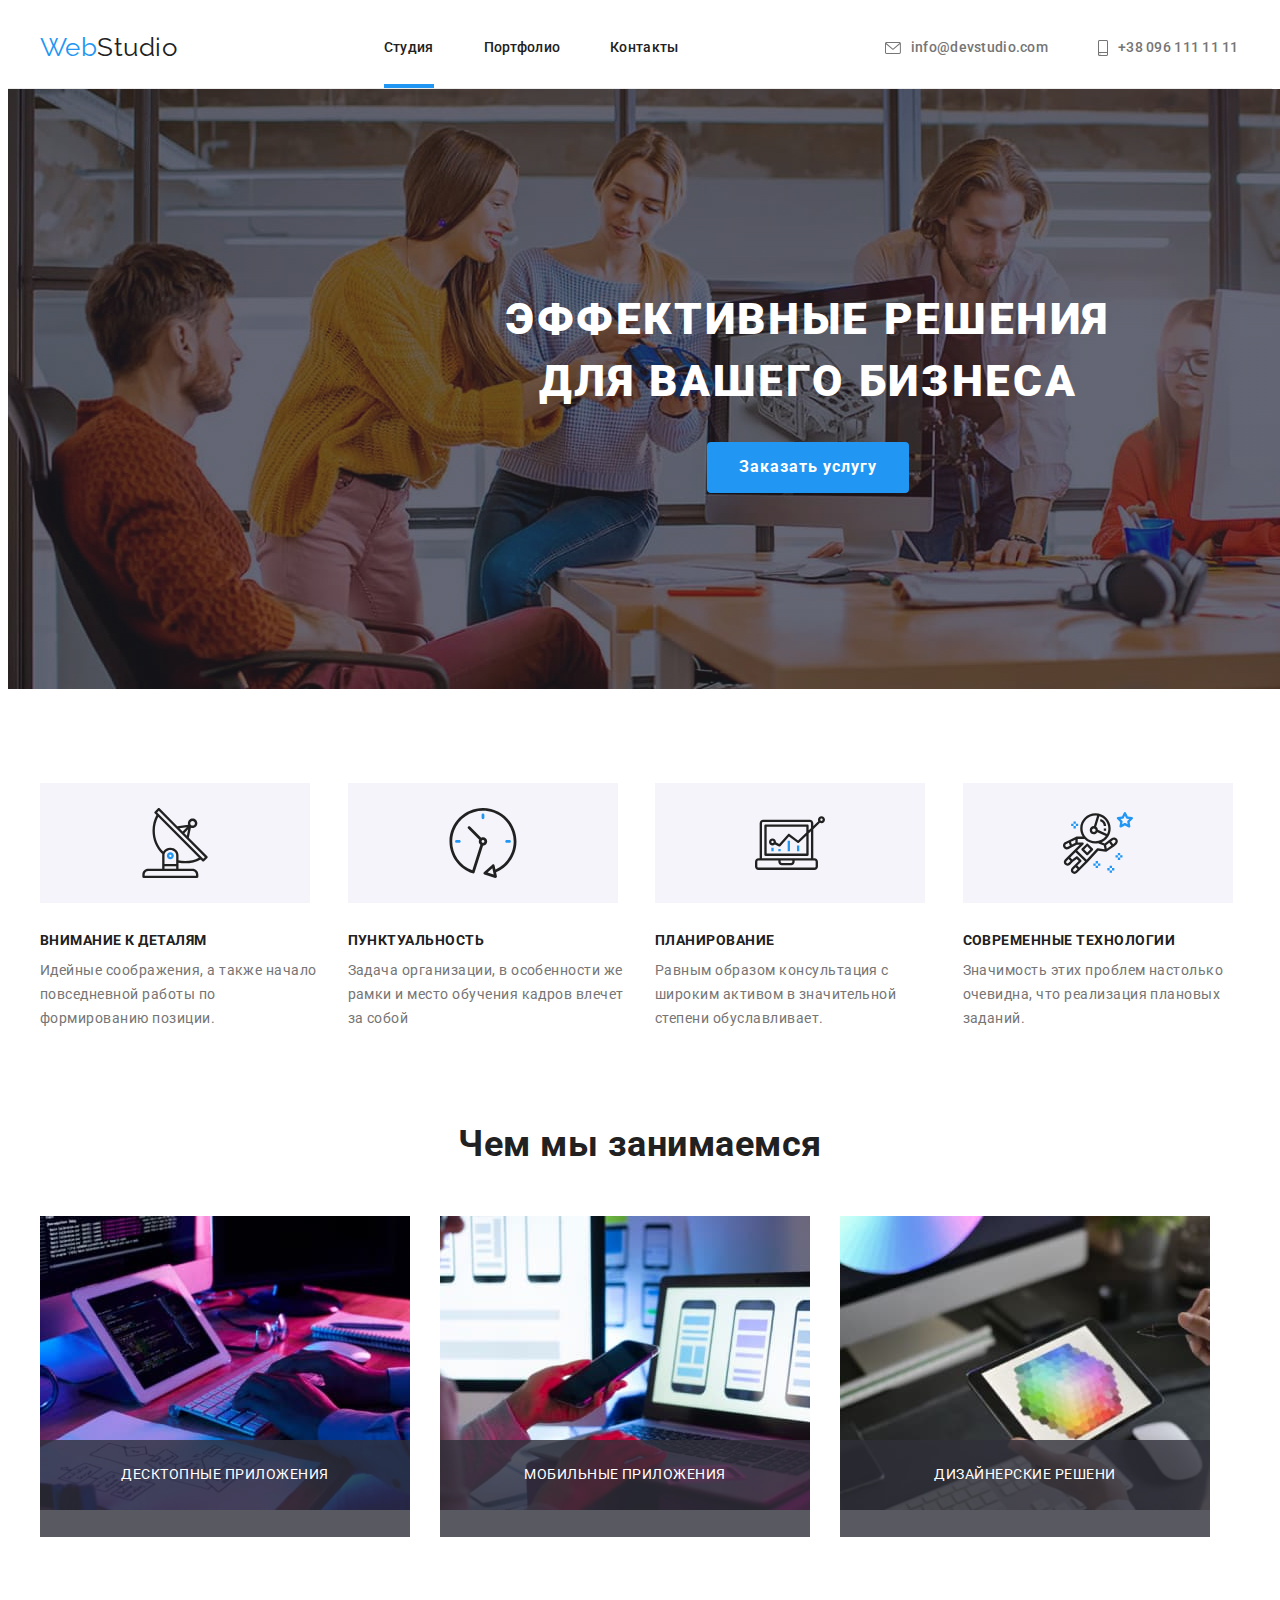
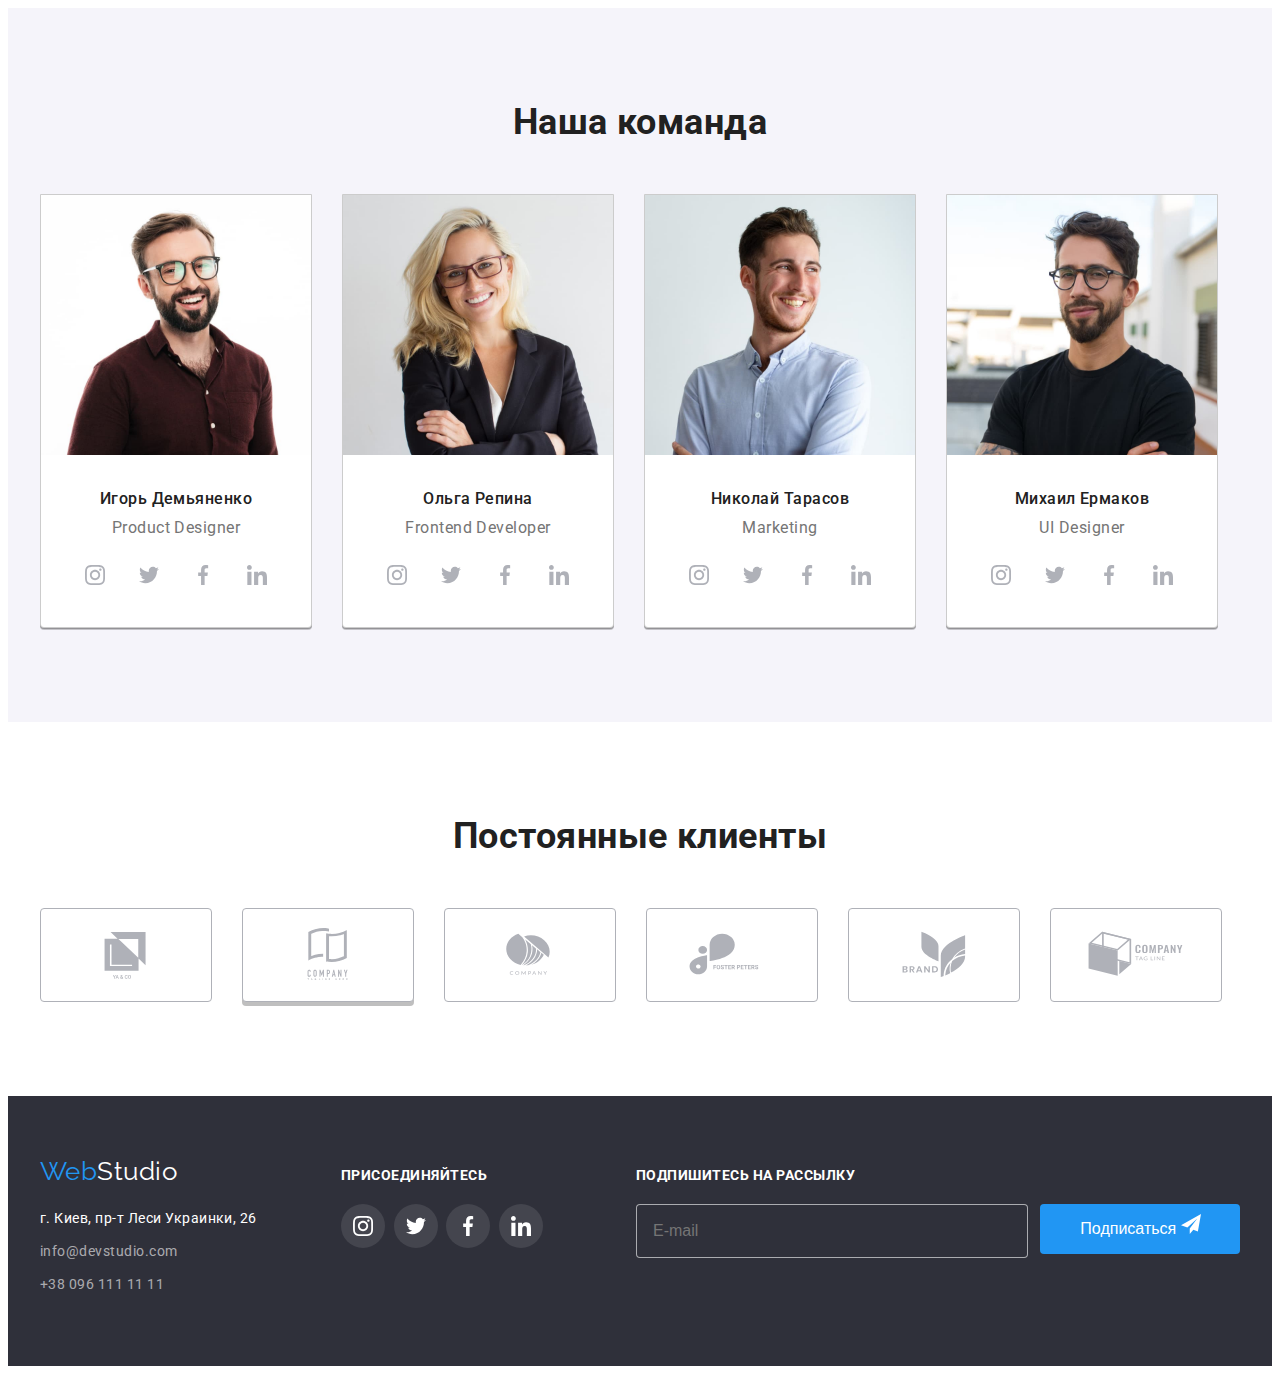
==== commit d8e0ae8c: "Замена селекторов 5" ====
--- a/index.html
+++ b/index.html
@@ -106,8 +106,6 @@
                    <div class="about-items">
                     <h3 class="about-title">Игорь Демьяненко</h3>
                     <p class="about-text" lang="en">Product Designer</p>
-
-
                     <ul class="socials">
                     <li class="socials-list">
                         <a class="socials-link" href=""><svg class="socials-icon" widht="20" height="20">
@@ -144,9 +142,6 @@
                     <div class="about-items">
                     <h3 class="about-title">Ольга Репина</h3>
                     <p class="about-text" lang="en">Frontend Developer</p>
-               
-               
-               
                     <ul class="socials">
                     <li class="socials-list">
                         <a class="socials-link" href=""><svg class="socials-icon" widht="20" height="20">
@@ -176,16 +171,12 @@
                         </a>
                     </li>
                 </ul>
-                
-                
                 </div>
                 </li>
                 <li class="about-list about-border"><img class="com-img" src="./images/img3.jpg" alt="Парень в белой рубашке" width="270">
                     <div class="about-items">
                     <h3 class="about-title">Николай Тарасов</h3>
-                    <p class="about-text" lang="en">Marketing</p>
-
-                    
+                    <p class="about-text" lang="en">Marketing</p>           
                     <ul class="socials">
                         <li class="socials-list">
                             <a class="socials-link" href=""><svg class="socials-icon" widht="20" height="20">
@@ -242,7 +233,7 @@
                             </svg>
                         </a>
                     </li>
-                    <li class="socials-listr">
+                    <li class="socials-list">
                         <a class="socials-link" href="">
                             <svg class="socials-icon" widht="20" height="20">
                                 <use href="./images/icons.svg#icon-linkedin-1-1"></use>
@@ -261,28 +252,28 @@
         <section class="section  bgr-primary">
             <div class="container">
              <h2 class="pre-title">Постоянные клиенты</h2>
-            <ul class="crappy-clients">
-           <li><a class="crappy-list" href=""><svg class="icon-clients" widht="106" height="60">
+            <ul class="clients">
+           <li class="client-list"><a class="clients-link" href=""><svg class="clients-icon" widht="106" height="60">
             <use href="./images/icons.svg#icon-Client1"></use>
             </svg></a>
             </li> 
-            <li><a class="crappy-list shadow" href=""><svg class="icon-clients" widht="106" height="60">
+            <li class="client-list"><a class="clients-link shadow" href=""><svg class="clients-icon" widht="106" height="60">
             <use href="./images/icons.svg#icon-Logo-5-1"></use>
             </svg></a>
             </li>
-            <li><a class="crappy-list" href=""><svg class="icon-clients" widht="106" height="60">
+            <li class="client-list"><a class="clients-link" href=""><svg class="clients-icon" widht="106" height="60">
                     <use href="./images/icons.svg#icon-Logo-1"></use>
                 </svg></a>
             </li>
-            <li><a class="crappy-list" href=""><svg class="icon-clients" widht="106" height="60">
+            <li class="client-list"><a class="clients-link" href=""><svg class="clients-icon" widht="106" height="60">
                     <use href="./images/icons.svg#icon-Logo-2-1"></use>
                 </svg></a>
             </li>
-            <li><a class="crappy-list" href=""><svg class="icon-clients" widht="106" height="60">
+            <li class="client-list"><a class="clients-link" href=""><svg class="clients-icon" widht="106" height="60">
                     <use href="./images/icons.svg#icon-Logo-3-1"></use>
                 </svg></a>
             </li>
-            <li><a class="crappy-list" href=""><svg class="icon-clients not-margin" widht="106" height="60">
+            <li class="client-list"><a class="clients-link" href=""><svg class="clients-icon" widht="106" height="60">
                     <use href="./images/icons.svg#icon-Logo-4-1"></use>
                 </svg></a>
             </li>
--- a/css/styles.css
+++ b/css/styles.css
@@ -21,130 +21,7 @@
 
 /* Команда */
 
-.about {
-  display: flex;
-}
-
-.about-list {
-  margin-left: 30px;
-}
-
-.about-list:first-child {
-  margin-left: 0;
-}
-
-.about-title {
-  margin-bottom: 10px;
-  font-weight: 500;
-  font-size: 16px;
-  line-height: 1.19;
-}
-
-.about-text {
-  margin-bottom: 16px;
-  color: var(--title-text-color);
-  font-size: 16px;
-  line-height: 1.19;
-}
-
-.about-items {
-  padding-top: 30px;
-  padding-bottom: 30px;
-  text-align: center;
-}
-
-.socials {
-  display: flex;
-  padding-right: 32px;
-  padding-left: 32px;
-  justify-content: space-between;
-}
-
-.socials-list {
-}
-
-.socials-link {
-  display: inline-flex;
-  width: 44px;
-  height: 44px;
-  border-radius: 50%;
-  justify-content: center;
-  align-items: center;
-  fill: #afb1b8;
-  transition-property: background-color;
-  transition-duration: 250ms;
-  transition-timing-function: cubic-bezier(0.4, 0, 0.2, 1);
-}
-
-.socials-link:last-child {
-  margin-right: 0px;
-}
-
-.socials-icon {
-  display: inline-flex;
-  width: 20px;
-  height: 20px;
-  background-size: contain;
-  background-position: center;
-}
-
-.socials-link:hover,
-.socials-link:focus {
-  background-color: var(--accent-color);
-  fill: var(--primary-bg-color);
-}
-
 /* Постоянные клиенты */
-
-.crappy-clients {
-  display: flex;
-  width: 100%;
-}
-
-.crappy-list {
-  display: flex;
-  margin-right: 30px;
-  background-color: var(--primary-bg-color);
-  border: 1px solid #afb1b8;
-  border-radius: 4px;
-  width: 170px;
-  height: 92px;
-  justify-content: center;
-  align-items: center;
-  transition-property: border;
-  transition-duration: 250ms;
-  transition-timing-function: cubic-bezier(0.4, 0, 0.2, 1);
-}
-
-.icon-clients {
-  fill: #afb1b8;
-  transition-property: fill;
-  transition-duration: 250ms;
-  transition-timing-function: cubic-bezier(0.4, 0, 0.2, 1);
-}
-
-.not-margin {
-  margin-right: 0px;
-}
-
-.shadow {
-  box-shadow: 0px 4px rgba(0, 0, 0, 0.25);
-}
-
-.crappy-list:hover,
-.crappy-list:focus {
-  border: 1px solid var(--accent-color);
-  fill: var(--accent-color);
-}
-
-.crappy-list:hover .icon-clients,
-.crappy-list:focus .icon-clients {
-  fill: var(--accent-color);
-}
-.shadow:hover,
-.shadow:focus {
-  box-shadow: 0px 4px rgba(54, 58, 248, 0.253);
-}
 
 /* Портфолио */
 
@@ -392,171 +269,3 @@
 }
 
 /* MODAL */
-.backdrop {
-  position: fixed;
-  width: 100vw;
-  height: 100vh;
-  background-color: rgba(0, 0, 0, 0.2);
-  top: 0;
-}
-
-.modal {
-  position: absolute;
-  width: 528px;
-  min-height: 581px;
-  background-color: #ffffff;
-  border-radius: 4px;
-  top: 50%;
-  left: 50%;
-  transform: translate(-50%, -50%);
-  padding: 40px 40px 0 40px;
-}
-.close-btn {
-  position: absolute;
-  top: 8px;
-  right: 8px;
-  width: 30px;
-  height: 30px;
-
-  background-image: url(../images/close.png);
-  background-position: center;
-  border-radius: 50%;
-  border: 1px solid #afb1b8;
-  transition-property: background-color;
-  transition-duration: 250ms;
-  transition-timing-function: cubic-bezier(0.4, 0, 0.2, 1);
-}
-
-.close-btn:hover,
-.close-btn:focus {
-  background-image: url(../images/close2.png);
-  border: 1px solid var(--accent-color);
-}
-
-.is-hidden {
-  visibility: hidden;
-  opacity: 0;
-  pointer-events: none;
-}
-
-.modal-title {
-  font-size: 20px;
-  line-height: 1.15;
-  text-align: center;
-  font-weight: 700;
-  margin-bottom: 12px;
-}
-
-.modal-ladel {
-  display: block;
-  font-size: 12px;
-  display: flex;
-  flex-direction: column;
-  width: 100%;
-  color: var(--title-text-color);
-  margin-bottom: 5px;
-}
-
-.input-wrap {
-  height: 40px;
-  display: block;
-  position: relative;
-}
-
-.modal-input {
-  width: 100%;
-  height: 40px;
-  background-color: transparent;
-  border-radius: 5px;
-  border: 1px solid rgba(33, 33, 33, 0.2);
-  margin-bottom: 10px;
-  padding-left: 41px;
-  outline: none;
-}
-
-.modal-input-icon {
-  position: absolute;
-  top: 50%;
-  transform: translateY(-50%);
-  left: 12px;
-}
-
-.comment {
-  font-size: 12px;
-  line-height: 1.16;
-  width: 100%;
-  height: 120px;
-  padding: 8px 16px 12px 16px;
-  background-color: transparent;
-  border-radius: 5px;
-  border: 1px solid rgba(33, 33, 33, 0.2);
-  resize: none;
-  color: rgba(117, 117, 117, 0.5);
-  margin-bottom: 10px;
-}
-
-.button-send {
-  width: 200px;
-  height: 50px;
-  font-size: 16px;
-  line-height: 1.87;
-  font-weight: 700;
-  color: var(--accent-whiter-color);
-  background-color: var(--accent-color);
-  border: none;
-  border-radius: 4px;
-  padding: 10px 55px;
-  text-align: center;
-  margin-left: 125px;
-  margin-top: 20px;
-  transition-property: background-color, color;
-  transition-duration: 250ms;
-  transition-timing-function: cubic-bezier(0.4, 0, 0.2, 1);
-}
-
-.check-text {
-  display: flex;
-  align-items: center;
-  justify-content: center;
-  position: relative;
-  font-size: 14px;
-  line-height: 1.71;
-  color: var(--title-text-color);
-  margin-right: 5px;
-}
-.check-link {
-  color: var(--accent-color);
-  margin: 5px;
-}
-
-.check-text span {
-  display: flex;
-  align-items: center;
-  justify-content: center;
-  width: 15px;
-  height: 15px;
-  border: 2px solid var(--primary-text-color);
-  border-radius: 2px;
-  margin-right: 5px;
-}
-
-.input-icon-check {
-  display: flex;
-  fill: var(--accent-whiter-color);
-}
-
-.modal-input:focus {
-  border: 1px solid var(--accent-color);
-}
-
-.modal-input:focus + .modal-input-icon {
-  fill: var(--accent-color);
-}
-.modal-fielt {
-  margin-bottom: 10px;
-}
-
-.input-check:checked + .check-text span {
-  background-color: var(--accent-color);
-  border: none;
-}
--- a/css/main.css
+++ b/css/main.css
@@ -53,6 +53,10 @@
   padding-bottom: 0;
 }
 
+.not-margin {
+  margin-right: 0px;
+}
+
 /* заголовки */
 .section {
   background-color: var(--secondary-bg-color);
@@ -92,7 +96,7 @@
 
 .nav-header {
   display: flex;
-  justify-content: space-around;
+  justify-content: space-between;
   align-items: center;
 }
 
@@ -373,10 +377,15 @@
   justify-content: space-between;
 }
 
+.socials-list {
+  width: 44px;
+  height: 44px;
+}
+
 .socials-link {
   display: inline-flex;
-  width: 44px;
-  height: 44px;
+  width: 100%;
+  height: 100%;
   border-radius: 50%;
   justify-content: center;
   align-items: center;
@@ -403,4 +412,261 @@
   background-color: var(--accent-color);
   fill: var(--primary-bg-color);
 }
+
+.about {
+  display: flex;
+}
+
+.about-list {
+  margin-left: 30px;
+}
+
+.about-list:first-child {
+  margin-left: 0;
+}
+
+.about-title {
+  margin-bottom: 10px;
+  font-weight: 500;
+  font-size: 16px;
+  line-height: 1.19;
+}
+
+.about-text {
+  margin-bottom: 16px;
+  color: var(--title-text-color);
+  font-size: 16px;
+  line-height: 1.19;
+}
+
+.about-items {
+  padding-top: 30px;
+  padding-bottom: 30px;
+  text-align: center;
+}
+
+.clients {
+  display: flex;
+  width: 100%;
+}
+
+.client-list {
+  margin-left: 30px;
+}
+
+.client-list:first-child {
+  margin-left: 0px;
+}
+
+.clients-link {
+  display: flex;
+  background-color: var(--primary-bg-color);
+  border: 1px solid #afb1b8;
+  border-radius: 4px;
+  width: 170px;
+  height: 92px;
+  justify-content: center;
+  align-items: center;
+  transition-property: border;
+  transition-duration: 250ms;
+  transition-timing-function: cubic-bezier(0.4, 0, 0.2, 1);
+}
+
+.clients-link:hover,
+.clients-link:focus {
+  border: 1px solid var(--accent-color);
+  fill: var(--accent-color);
+}
+
+.clients-link:hover .clients-icon,
+.clients-link:focus .clients-icon {
+  fill: var(--accent-color);
+}
+
+.clients-icon {
+  fill: #afb1b8;
+  transition-property: fill;
+  transition-duration: 250ms;
+  transition-timing-function: cubic-bezier(0.4, 0, 0.2, 1);
+}
+
+.shadow {
+  box-shadow: 0px 4px rgba(0, 0, 0, 0.25);
+}
+
+.shadow:hover,
+.shadow:focus {
+  box-shadow: 0px 4px rgba(54, 58, 248, 0.253);
+}
+
+.backdrop {
+  position: fixed;
+  width: 100vw;
+  height: 100vh;
+  background-color: rgba(0, 0, 0, 0.2);
+  top: 0;
+}
+
+.modal {
+  position: absolute;
+  width: 528px;
+  min-height: 581px;
+  background-color: #ffffff;
+  border-radius: 4px;
+  top: 50%;
+  left: 50%;
+  transform: translate(-50%, -50%);
+  padding: 40px 40px 0 40px;
+}
+
+.close-btn {
+  position: absolute;
+  top: 8px;
+  right: 8px;
+  width: 30px;
+  height: 30px;
+  background-image: url(../images/close.png);
+  background-position: center;
+  border-radius: 50%;
+  border: 1px solid #afb1b8;
+  transition-property: background-color;
+  transition-duration: 250ms;
+  transition-timing-function: cubic-bezier(0.4, 0, 0.2, 1);
+}
+
+.close-btn:hover,
+.close-btn:focus {
+  background-image: url(../images/close2.png);
+  border: 1px solid var(--accent-color);
+}
+
+.is-hidden {
+  visibility: hidden;
+  opacity: 0;
+  pointer-events: none;
+}
+
+.modal-title {
+  font-size: 20px;
+  line-height: 1.15;
+  text-align: center;
+  font-weight: 700;
+  margin-bottom: 12px;
+}
+
+.modal-ladel {
+  display: block;
+  font-size: 12px;
+  display: flex;
+  flex-direction: column;
+  width: 100%;
+  color: var(--title-text-color);
+  margin-bottom: 5px;
+}
+
+.input-wrap {
+  height: 40px;
+  display: block;
+  position: relative;
+}
+
+.modal-input {
+  width: 100%;
+  height: 40px;
+  background-color: transparent;
+  border-radius: 5px;
+  border: 1px solid rgba(33, 33, 33, 0.2);
+  margin-bottom: 10px;
+  padding-left: 41px;
+  outline: none;
+}
+
+.modal-input-icon {
+  position: absolute;
+  top: 50%;
+  transform: translateY(-50%);
+  left: 12px;
+}
+
+.comment {
+  font-size: 12px;
+  line-height: 1.16;
+  width: 100%;
+  height: 120px;
+  padding: 8px 16px 12px 16px;
+  background-color: transparent;
+  border-radius: 5px;
+  border: 1px solid rgba(33, 33, 33, 0.2);
+  resize: none;
+  color: rgba(117, 117, 117, 0.5);
+  margin-bottom: 10px;
+}
+
+.button-send {
+  width: 200px;
+  height: 50px;
+  font-size: 16px;
+  line-height: 1.87;
+  font-weight: 700;
+  color: var(--accent-whiter-color);
+  background-color: var(--accent-color);
+  border: none;
+  border-radius: 4px;
+  padding: 10px 55px;
+  text-align: center;
+  margin-left: 125px;
+  margin-top: 20px;
+  transition-property: background-color, color;
+  transition-duration: 250ms;
+  transition-timing-function: cubic-bezier(0.4, 0, 0.2, 1);
+}
+
+.check-text {
+  display: flex;
+  align-items: center;
+  justify-content: center;
+  position: relative;
+  font-size: 14px;
+  line-height: 1.71;
+  color: var(--title-text-color);
+  margin-right: 5px;
+}
+
+.check-link {
+  color: var(--accent-color);
+  margin: 5px;
+}
+
+.check-text span {
+  display: flex;
+  align-items: center;
+  justify-content: center;
+  width: 15px;
+  height: 15px;
+  border: 2px solid var(--primary-text-color);
+  border-radius: 2px;
+  margin-right: 5px;
+}
+
+.input-icon-check {
+  display: flex;
+  fill: var(--accent-whiter-color);
+}
+
+.modal-input:focus {
+  border: 1px solid var(--accent-color);
+}
+
+.modal-input:focus + .modal-input-icon {
+  fill: var(--accent-color);
+}
+
+.modal-fielt {
+  margin-bottom: 10px;
+}
+
+.input-check:checked + .check-text span {
+  background-color: var(--accent-color);
+  border: none;
+}
 /*# sourceMappingURL=main.css.map */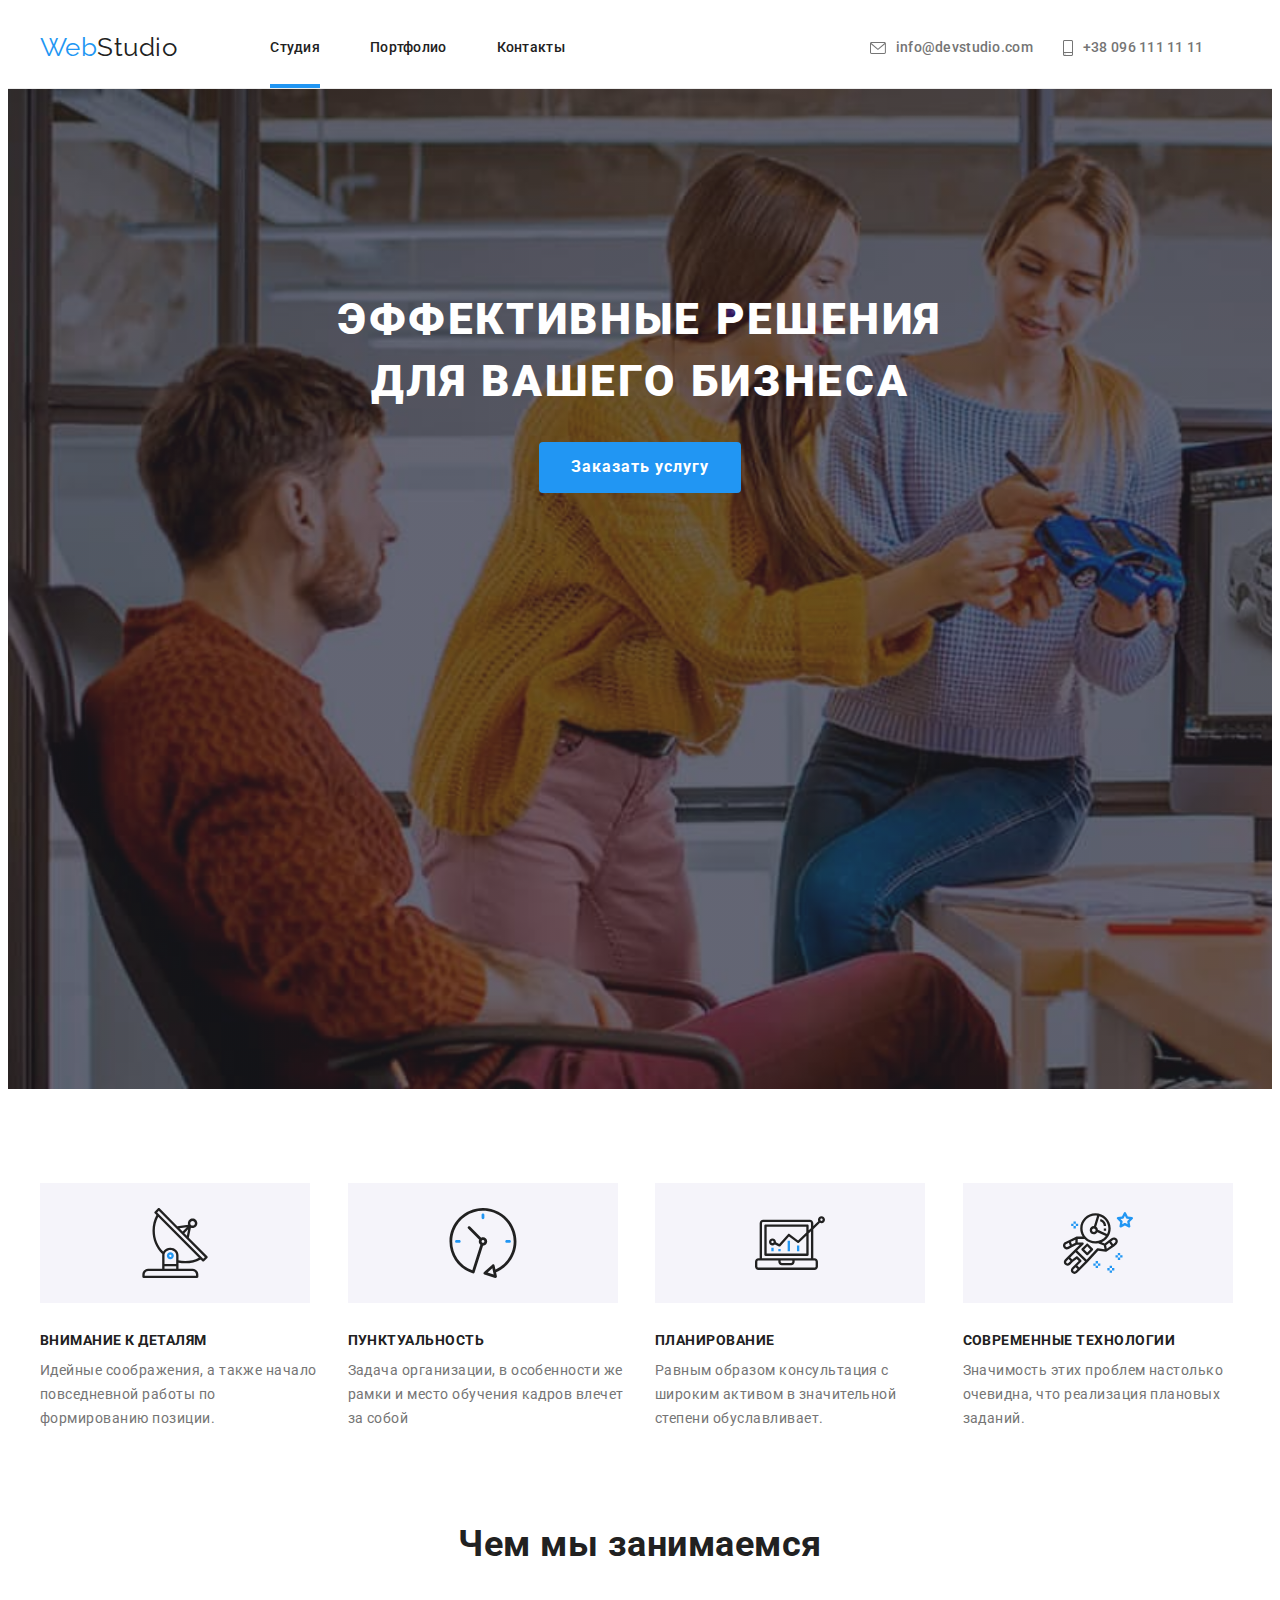
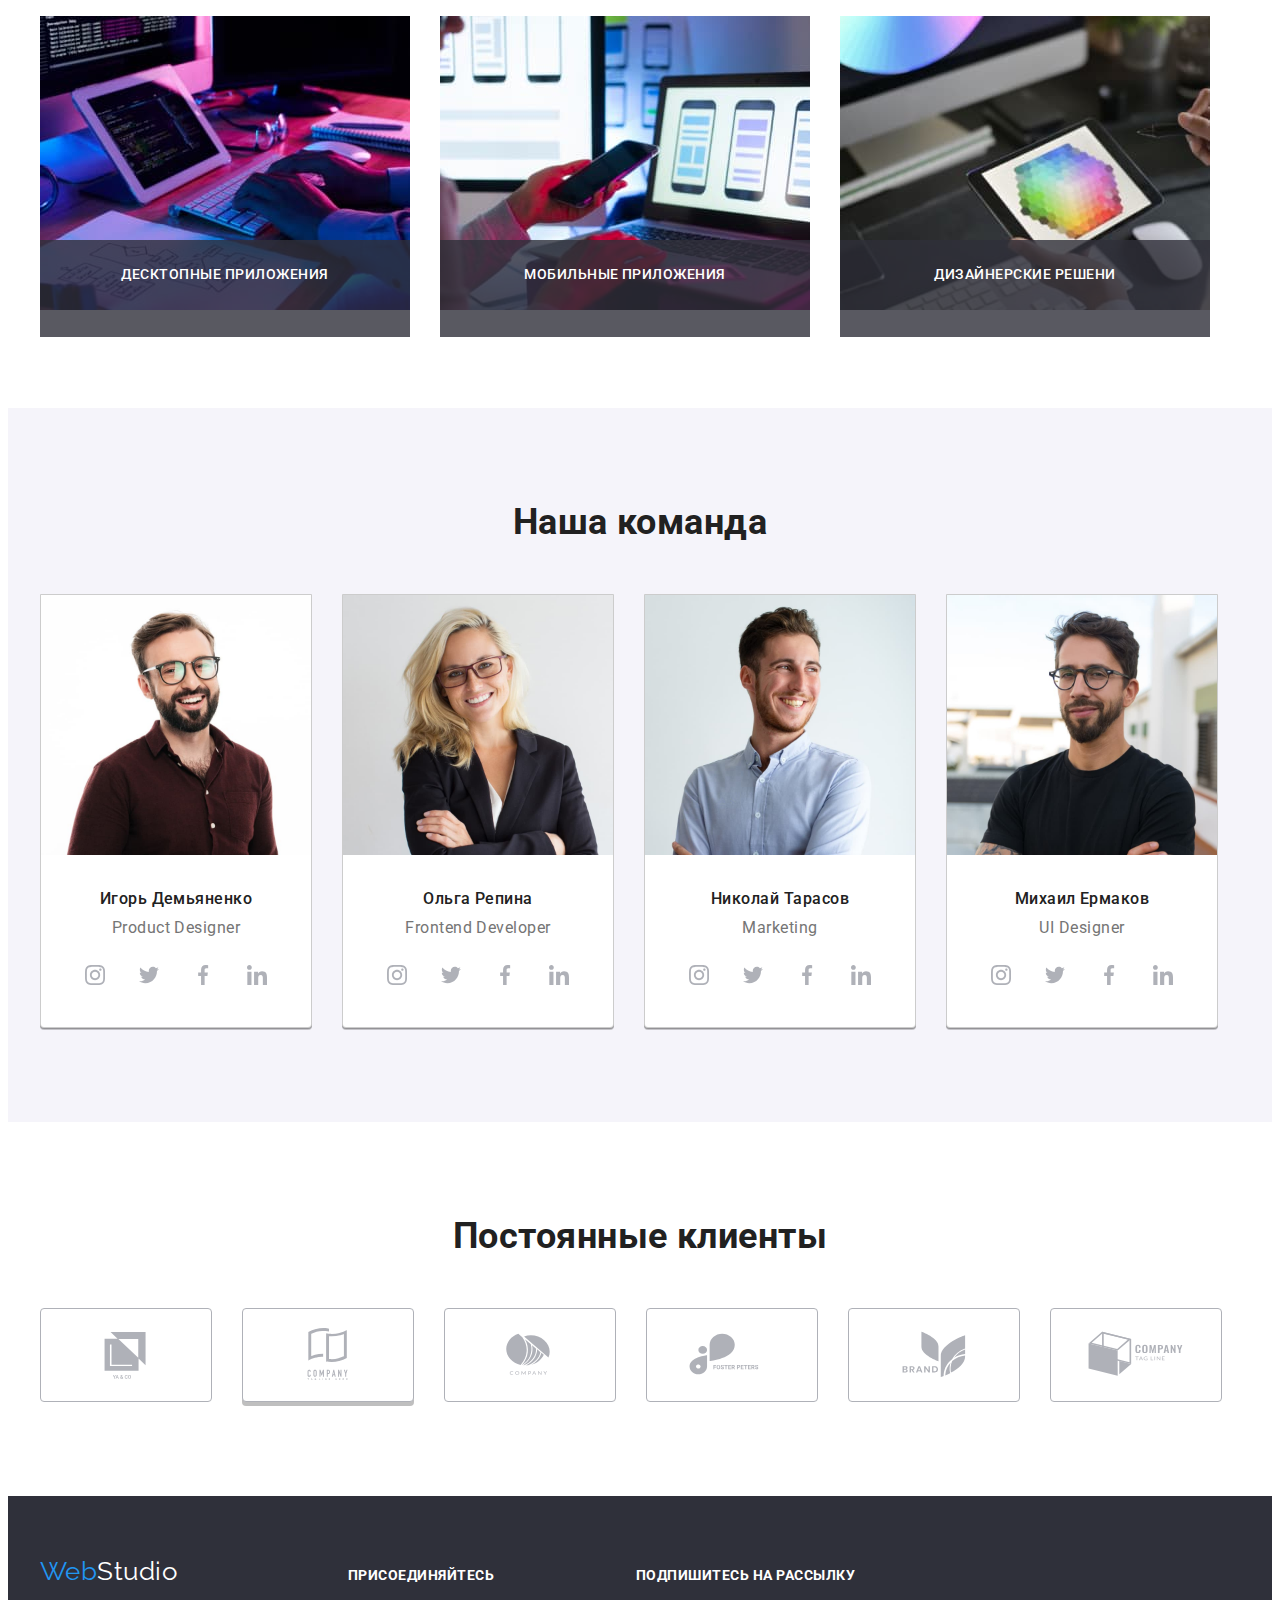
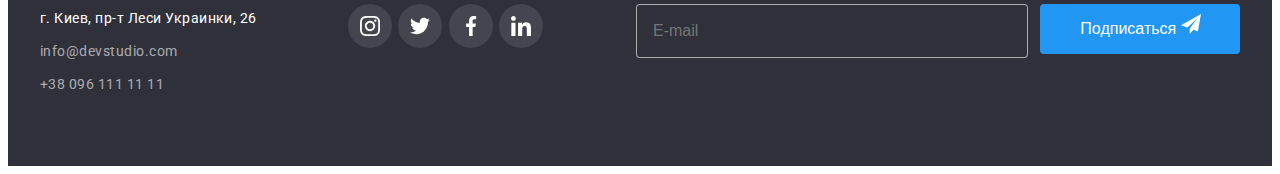
==== commit 89e46db3: "Замена селекторов 12" ====
--- a/index.html
+++ b/index.html
@@ -29,7 +29,7 @@
                 <li class="nav-adress-list"><a class="nav-link connect" href="mailto:info@devstudio.com"><svg class="nav-icon icon-envelope" widht="16" height="12">
                     <use href="./images/icons.svg#icon-envelope-hover-1"></use>
                 </svg>info@devstudio.com</a></li>
-               <li class="nav-adress-list widget"><a class="nav-link connect" href=" tel:+380961111111"><svg class="nav-icon icon-phone " widht="10" height="16">
+               <li class="nav-adress-list"><a class="nav-link connect" href=" tel:+380961111111"><svg class="nav-icon icon-phone " widht="10" height="16">
                 <use href="./images/icons.svg#icon-smartphone-1"></use>
             </svg>+38 096 111 11 11</a></li>
             </ul>
@@ -41,7 +41,7 @@
         <!--Герой-->
         <section>
             <div class="hero">
-            <h1 class="hero-title">Эффективные решения<br>
+            <h1 class="hero__title">Эффективные решения<br>
                 для вашего бизнеса</h1>
             <button class="button primary" type="button" data-modal-open>Заказать услугу</button>
             </div>
@@ -50,29 +50,29 @@
         <section class="section bgr-primary not-padding">
             <div class="container">
             <ul class="feature">
-                <li class="feature-list">
-               <div class="feature-img"><svg class="feature-icon" widht="70" height="70">
+                <li class="feature__list">
+               <div class="feature__img"><svg class="feature__icon" widht="70" height="70">
                 <use href="./images/icons.svg#icon-antenna-1-1"></use>
                 </svg></div>
                     <h3 class="title">Внимание к деталям</h3>
                     <p class="text">Идейные соображения, а также начало повседневной работы по формированию позиции.</p>
                 </li>
-                <li class="feature-list">
-                <div class="feature-img"><svg class="feature-icon" widht="70" height="70">
+                <li class="feature__list">
+                <div class="feature__img"><svg class="feature__icon" widht="70" height="70">
                  <use href="./images/icons.svg#icon-clock-1-1"></use>
                 </svg></div>
                     <h3 class="title">Пунктуальность</h3>
                     <p class="text">Задача организации, в особенности же рамки и место обучения кадров влечет за собой</p>
                 </li>
-                <li class="feature-list">
-                <div class="feature-img"><svg class="feature-icon" widht="70" height="70">
+                <li class="feature__list">
+                <div class="feature__img"><svg class="feature__icon" widht="70" height="70">
                 <use href="./images/icons.svg#icon-diagram-1-1"></use>
                 </svg></div>
                     <h3 class="title">Планирование</h3>
                     <p class="text">Равным образом консультация с широким активом в значительной степени обуславливает.</p>
                 </li>
-                <li class="feature-list">
-                <div class="feature-img"><svg class="feature-icon" widht="70" height="70">
+                <li class="feature__list">
+                <div class="feature__img"><svg class="feature__icon" widht="70" height="70">
                 <use href="./images/icons.svg#icon-astronaut-1-1"></use>
                 </svg></div>
                     <h3 class="title">Современные технологии</h3>
@@ -83,16 +83,16 @@
         </section>
     
         <!--Деятельность компании-->
-        <section class="section  bgr-primary">
+        <section class="section bgr-primary">
         <div class="container">
             <h2 class="pre-title">Чем мы занимаемся</h2>
             <ul class="activity">
-                <li class="activity-list"><img src="./images/box1.jpg" alt="Руки на клавиатуре" width="370">
-                <p class="activity-text">Десктопные приложения</p></li>
-                <li class="activity-list"><img src="./images/box2.jpg" alt="Рука с телефоном и открытым ноутбуком" width="370">
-                <p class="activity-text">Мобильные приложения</p></li>
-                <li class="activity-list"><img src="./images/box3.jpg" alt="В руке планшет с цветовой палитрой" width="370">
-                <p class="activity-text">Дизайнерские решени</p></li>
+                <li class="activity__list"><img src="./images/box1.jpg" alt="Руки на клавиатуре" width="370">
+                <p class="activity__text">Десктопные приложения</p></li>
+                <li class="activity__list"><img src="./images/box2.jpg" alt="Рука с телефоном и открытым ноутбуком" width="370">
+                <p class="activity__text">Мобильные приложения</p></li>
+                <li class="activity__list"><img src="./images/box3.jpg" alt="В руке планшет с цветовой палитрой" width="370">
+                <p class="activity__text">Дизайнерские решени</p></li>
             </ul>
             </div>
         </section>
@@ -106,29 +106,29 @@
                    <div class="about-items">
                     <h3 class="about-title">Игорь Демьяненко</h3>
                     <p class="about-text" lang="en">Product Designer</p>
-                    <ul class="socials">
-                    <li class="socials-list">
-                        <a class="socials-link" href=""><svg class="socials-icon" widht="20" height="20">
+                    <ul class="socials about-soc">
+                    <li class="socials-list">
+                        <a class="socials-link about-soc-link" href=""><svg class="socials-icon" widht="20" height="20">
                                 <use href="./images/icons.svg#icon-instagram-2-1"></use>
                             </svg>
                         </a>
                     </li>
                     <li class="socials-list">
-                        <a class="socials-link" href="">
+                        <a class="socials-link about-soc-link" href="">
                             <svg class="socials-icon" widht="20" height="20">
                                 <use href="./images/icons.svg#icon-twitter-1-1"></use>
                             </svg>
                         </a>
                     </li>
                     <li class="socials-list">
-                        <a class="socials-link" href="">
+                        <a class="socials-link about-soc-link" href="">
                             <svg class="socials-icon" widht="20" height="20">
                                 <use href="./images/icons.svg#icon-facebook-1-1"></use>
                             </svg>
                         </a>
                     </li>
                     <li class="socials-list">
-                        <a class="socials-link" href="">
+                        <a class="socials-link about-soc-link" href="">
                             <svg class="socials-icon" widht="20" height="20">
                                 <use href="./images/icons.svg#icon-linkedin-1-1"></use>
                             </svg>
@@ -142,29 +142,29 @@
                     <div class="about-items">
                     <h3 class="about-title">Ольга Репина</h3>
                     <p class="about-text" lang="en">Frontend Developer</p>
-                    <ul class="socials">
-                    <li class="socials-list">
-                        <a class="socials-link" href=""><svg class="socials-icon" widht="20" height="20">
+                    <ul class="socials about-soc">
+                    <li class="socials-list">
+                        <a class="socials-link about-soc-link" href=""><svg class="socials-icon" widht="20" height="20">
                                 <use href="./images/icons.svg#icon-instagram-2-1"></use>
                             </svg>
                         </a>
                     </li>
                     <li class="socials-list">
-                        <a class="socials-link" href="">
+                        <a class="socials-link about-soc-link" href="">
                             <svg class="socials-icon" widht="20" height="20">
                                 <use href="./images/icons.svg#icon-twitter-1-1"></use>
                             </svg>
                         </a>
                     </li>
                     <li class="socials-list">
-                        <a class="socials-link" href="">
+                        <a class="socials-link about-soc-link" href="">
                             <svg class="socials-icon" widht="20" height="20">
                                 <use href="./images/icons.svg#icon-facebook-1-1"></use>
                             </svg>
                         </a>
                     </li>
                     <li class="socials-list">
-                        <a class="socials-link" href="">
+                        <a class="socials-link about-soc-link" href="">
                             <svg class="socials-icon" widht="20" height="20">
                                 <use href="./images/icons.svg#icon-linkedin-1-1"></use>
                             </svg>
@@ -177,29 +177,29 @@
                     <div class="about-items">
                     <h3 class="about-title">Николай Тарасов</h3>
                     <p class="about-text" lang="en">Marketing</p>           
-                    <ul class="socials">
+                    <ul class="socials about-soc">
                         <li class="socials-list">
-                            <a class="socials-link" href=""><svg class="socials-icon" widht="20" height="20">
+                            <a class="socials-link about-soc-link" href=""><svg class="socials-icon" widht="20" height="20">
                                     <use href="./images/icons.svg#icon-instagram-2-1"></use>
                                 </svg>
                             </a>
                         </li>
                         <li class="socials-list">
-                            <a class="socials-link" href="">
+                            <a class="socials-link about-soc-link" href="">
                                 <svg class="socials-icon" widht="20" height="20">
                                     <use href="./images/icons.svg#icon-twitter-1-1"></use>
                                 </svg>
                             </a>
                         </li>
                         <li class="socials-list">
-                            <a class="socials-link" href="">
+                            <a class="socials-link about-soc-link" href="">
                                 <svg class="socials-icon" widht="20" height="20">
                                     <use href="./images/icons.svg#icon-facebook-1-1"></use>
                                 </svg>
                             </a>
                         </li>
                         <li class="socials-list">
-                            <a class="socials-link" href="">
+                            <a class="socials-link about-soc-link" href="">
                                 <svg class="socials-icon" widht="20" height="20">
                                     <use href="./images/icons.svg#icon-linkedin-1-1"></use>
                                 </svg>
@@ -212,29 +212,29 @@
                     <div class="about-items">
                     <h3 class="about-title">Михаил Ермаков</h3>
                     <p class="about-text" lang="en">UI Designer</p>
-                <ul class="socials">
-                    <li class="socials-list">
-                        <a class="socials-link" href=""><svg class="socials-icon" widht="20" height="20">
+                <ul class="socials about-soc">
+                    <li class="socials-list">
+                        <a class="socials-link about-soc-link" href=""><svg class="socials-icon" widht="20" height="20">
                                 <use href="./images/icons.svg#icon-instagram-2-1"></use>
                             </svg>
                         </a>
                     </li>
                     <li class="socials-list">
-                        <a class="socials-link" href="">
+                        <a class="socials-link about-soc-link" href="">
                             <svg class="socials-icon" widht="20" height="20">
                                 <use href="./images/icons.svg#icon-twitter-1-1"></use>
                             </svg>
                         </a>
                     </li>
                     <li class="socials-list">
-                        <a class="socials-link" href="">
+                        <a class="socials-link about-soc-link" href="">
                             <svg class="socials-icon" widht="20" height="20">
                                 <use href="./images/icons.svg#icon-facebook-1-1"></use>
                             </svg>
                         </a>
                     </li>
                     <li class="socials-list">
-                        <a class="socials-link" href="">
+                        <a class="socials-link about-soc-link" href="">
                             <svg class="socials-icon" widht="20" height="20">
                                 <use href="./images/icons.svg#icon-linkedin-1-1"></use>
                             </svg>
@@ -283,43 +283,43 @@
     </main>
     
     <!--Подвал-->
-    <footer class="footer-title">
-        <div class="container ft-block">
-        <div class="foot-block">
-        <a class="logo ft-logo" href="/">Web<span class="accent-footer">Studio</span></a>
+    <footer class="footer">
+        <div class="container footer-container">
+        <div class="footer-block">
+        <a class="logo footer-logo-element" href="/">Web<span class="accent-footer">Studio</span></a>
         <ul class="footer-adress">
-            <li class="footer-li"><a class="ad-list" href="">
+            <li class="footer-list"><a class="adress-link" href="">
                    г. Киев, пр-т Леси Украинки, 26</a></li>
-            <li class="footer-li"><a class="ft-list" href="mailto:info@devstudio.com">info@devstudio.com</a></li>
-            <li class="footer-li"><a class="ft-list" href="">+38 096 111 11 11</a></li>
+            <li class="footer-list"><a class="contact-link" href="mailto:info@devstudio.com">info@devstudio.com</a></li>
+            <li class="footer-list"><a class="contact-link" href="">+38 096 111 11 11</a></li>
         </ul>
         </div>
-       <section class="social-network">
-           <h3 class="sn-tatle">ПРИСОЕДИНЯЙТЕСЬ</h3>
-           <ul class="sn-list">
-               <li class="icon-center">
-               <a class="sn-item" href=""><svg class="sn-icon" widht="20" height="20">
+       <section class="footer-socials-blok">
+           <h3 class="footer-title">ПРИСОЕДИНЯЙТЕСЬ</h3>
+           <ul class="socials">
+               <li class="socials-list">
+               <a class="socials-link footer-soc-link" href=""><svg class="socials-icon footer-soc-icon" widht="20" height="20">
             <use href="./images/icons.svg#icon-instagram-2-1"></use>
             </svg>
             </a>
                </li>
-               <li class="icon-center">
-            <a class="sn-item" href="">
-            <svg class="sn-icon" widht="20" height="20">
+               <li class="socials-list">
+            <a class="socials-link footer-soc-link" href="">
+            <svg class="socials-icon footer-soc-icon" widht="20" height="20">
             <use href="./images/icons.svg#icon-twitter-1-1"></use>
             </svg>
             </a>
                </li>
-               <li class="icon-center">
-                <a class="sn-item" href="">
-             <svg class="sn-icon" widht="20" height="20">
+               <li class="socials-list">
+                <a class="socials-link footer-soc-link" href="">
+             <svg class="socials-icon footer-soc-icon" widht="20" height="20">
              <use href="./images/icons.svg#icon-facebook-1-1"></use>
              </svg>
             </a>
                </li>
-               <li class="icon-center">
-            <a class="sn-item" href="">
-             <svg class="sn-icon" widht="20" height="20">
+               <li class="socials-list">
+            <a class="socials-link footer-soc-link" href="">
+             <svg class="socials-icon footer-soc-icon" widht="20" height="20">
              <use href="./images/icons.svg#icon-linkedin-1-1"></use>
              </svg>
             </a>
@@ -331,7 +331,7 @@
        <form class="form" action="">
        <input class="form-input" type="email" placeholder="E-mail" />
        <button class="form-btn">Подписаться 
-           <span><svg class="sn-icon" widht="24" height="24">
+           <span><svg class="form-icon" widht="24" height="24">
             <use href="./images/icons.svg#icon-icon-send-1"></use>
         </svg></span>
        </button>
--- a/css/styles.css
+++ b/css/styles.css
@@ -25,247 +25,10 @@
 
 /* Портфолио */
 
-.ft-list:hover,
-.ft-list:focus,
-.ad-list:hover,
-.ad-list:focus {
-  color: var(--accent-color);
-}
+/* Подвал */
 
-.pf-main {
-  padding-top: 94px;
-  padding-bottom: 94px;
-}
-.pf-list {
-  margin-bottom: 50px;
-  display: flex;
-  justify-content: center;
-  align-items: center;
-}
+/* footer */
 
-.portfolio-title {
-  margin-bottom: 4px;
-  font-size: 18px;
-  line-height: 2;
-  letter-spacing: 0.06em;
-}
-
-.portfolio-text {
-  color: var(--title-text-color);
-  font-size: 16px;
-  line-height: 1.87;
-}
-
-.port-hd {
-  display: flex;
-  flex-wrap: wrap;
-  margin-left: -30px;
-  margin-bottom: -30px;
-  padding: 0;
-  list-style: none;
-  justify-content: center;
-}
-
-.port-hd-list {
-  width: inherit;
-  margin-left: 30px;
-  margin-bottom: 30px;
-  flex-basis: calc((100% - 90px) / 3);
-  transition-property: box-shadow;
-  transition-duration: 250ms;
-  transition-timing-function: cubic-bezier(0.4, 0, 0.2, 1);
-}
-
-.port-hd-list:hover {
-  box-shadow: 1px 4px rgba(0, 0, 0, 0.16), 0px 4px rgba(0, 0, 0, 0.06), 0px 1px rgba(0, 0, 0, 0.12);
-}
-
-.port-hd-list:hover .port-top-item {
-  transform: translateY(0);
-}
-
-.port-img {
-  display: block;
-  margin: 0;
-  padding: 0;
-}
-
-.port-top-text {
-  position: relative;
-  overflow: hidden;
-}
-
-.port-top-item {
-  position: absolute;
-  top: 0;
-  left: 0;
-  font-size: 18px;
-  line-height: 1.55;
-  width: 370px;
-  height: 100%;
-  background-color: rgba(33, 150, 243, 0.9);
-  color: var(--accent-whiter-color);
-  padding: 24px 63px;
-  transform: translateY(100%);
-  transition: transform 300ms linear;
-}
-
-/* Подвал */
-.footer-title {
-  padding-top: 60px;
-  padding-bottom: 60px;
-
-  background-color: var(--accent-bg-color);
-  font-size: 14px;
-  line-height: 1.71;
-}
-
-.footer-li {
-  margin-bottom: 9px;
-}
-.ad-list {
-  color: var(--accent-whiter-color);
-  text-decoration: none;
-  transition-property: color;
-  transition-duration: 250ms;
-  transition-timing-function: cubic-bezier(0.4, 0, 0.2, 1);
-}
-
-.ft-list {
-  color: rgba(255, 255, 255, 0.6);
-  text-decoration: none;
-  transition-property: color;
-  transition-duration: 250ms;
-  transition-timing-function: cubic-bezier(0.4, 0, 0.2, 1);
-}
-
-.pf-list-li {
-  margin-left: 8px;
-}
-
-.pf-list-li:first-child {
-  margin-left: 0;
-}
-
-.ft-logo {
-  display: block;
-  width: 145px;
-  padding-bottom: 20px;
-}
-
-.social-network {
-  padding-top: 12px;
-  display: flex;
-  width: 207px;
-  margin-right: 93px;
-  flex-direction: column;
-
-  color: var(--accent-whiter-color);
-}
-.sn-tatle {
-  font-family: inherit;
-  font-size: 14px;
-  line-height: 1.14;
-  align-items: center;
-}
-
-.sn-list {
-  display: flex;
-  justify-content: space-between;
-}
-
-.sn-item {
-  display: inline-flex;
-  width: 44px;
-  height: 44px;
-  background-color: rgba(255, 255, 255, 0.1);
-  border-radius: 50%;
-  justify-content: center;
-  align-items: center;
-  transition-property: background-color;
-  transition-duration: 250ms;
-  transition-timing-function: cubic-bezier(0.4, 0, 0.2, 1);
-}
-
-.sn-item:last-child {
-  margin-right: 0px;
-}
-
-.sn-icon {
-  display: inline-flex;
-  width: 20px;
-  height: 20px;
-  background-size: contain;
-  background-position: center;
-  fill: var(--primary-bg-color);
-}
-
-.sn-item:hover,
-.sn-item:focus {
-  background-color: var(--accent-color);
-}
-
-.center {
-  display: block;
-  align-items: center;
-}
-.ft-block {
-  display: flex;
-}
-
-.sn-tatle {
-  margin-bottom: 20px;
-}
-
-.footer-adress {
-  display: block;
-  flex-direction: column;
-  width: 231px;
-}
-
-.foot-block {
-  display: block;
-  margin-right: 70px;
-}
-
-.form-text {
-  font-size: 14px;
-  font-weight: 700;
-  line-height: 1.14;
-  color: var(--accent-whiter-color);
-  text-transform: uppercase;
-  margin-bottom: 20px;
-  padding-top: 12px;
-}
-.form-input {
-  font-size: 16px;
-  line-height: 1.25;
-  color: rgba(255, 255, 255, 0.6);
-  width: 358px;
-  height: 50px;
-  background-color: var(--accent-bg-color);
-  border: 1px solid rgba(255, 255, 255, 0.6);
-  border-radius: 4px;
-  padding-left: 16px;
-  padding-right: 16px;
-  margin-right: 12px;
-}
-
-.form-btn {
-  font-size: 16px;
-  line-height: 1.87;
-  text-align: center;
-  color: var(--accent-whiter-color);
-  width: 200px;
-  height: 50px;
-  padding: 10px 28px 10px 29px;
-  background-color: var(--accent-color);
-  border: none;
-  border-radius: 4px;
-}
-
-.form {
-  display: flex;
-}
+/* form */
 
 /* MODAL */
--- a/css/main.css
+++ b/css/main.css
@@ -75,6 +75,7 @@
 }
 
 .logo {
+  margin-right: 93px;
   color: #2196f3;
   font-family: raleway, sans-serif;
   font-size: 26px;
@@ -82,6 +83,12 @@
   text-decoration: none;
 }
 
+.footer-logo-element {
+  display: block;
+  width: 145px;
+  padding-bottom: 20px;
+}
+
 .accent-header {
   color: var(--primary-text-color);
 }
@@ -96,12 +103,12 @@
 
 .nav-header {
   display: flex;
-  justify-content: space-between;
   align-items: center;
 }
 
 .nav-set {
   display: flex;
+  margin-right: 305px;
 }
 
 .nav-list {
@@ -113,6 +120,11 @@
 }
 
 .nav-link {
+  display: inline-flex;
+  align-items: center;
+  text-decoration: none;
+  cursor: pointer;
+  position: relative;
   padding-top: 32px;
   padding-bottom: 32px;
   color: var(--primary-text-color);
@@ -126,17 +138,8 @@
   transition-timing-function: cubic-bezier(0.4, 0, 0.2, 1);
 }
 
-.nav-link:hover,
-.nav-link:focus {
+.nav-link:hover, .nav-link:focus {
   color: var(--accent-color);
-}
-
-.nav-link {
-  display: inline-flex;
-  align-items: center;
-  text-decoration: none;
-  cursor: pointer;
-  position: relative;
 }
 
 .nav-adress {
@@ -147,7 +150,7 @@
 .nav-adress-list {
   display: inline-block;
   color: var(--title-text-color);
-  margin-right: 50px;
+  margin-right: 30px;
   fill: var(--title-text-color);
   transition-property: fill;
   transition-duration: 250ms;
@@ -158,13 +161,8 @@
   margin: 0;
 }
 
-.nav-adress-list:hover,
-.nav-adress-list:focus {
+.nav-adress-list:hover, .nav-adress-list:focus {
   fill: var(--accent-color);
-}
-
-.widget {
-  width: 142px;
 }
 
 .nav-icon {
@@ -193,8 +191,7 @@
   transition-timing-function: cubic-bezier(0.4, 0, 0.2, 1);
 }
 
-.connect:hover,
-.connect:focus {
+.connect:hover, .connect:focus {
   color: var(--accent-color);
 }
 
@@ -233,8 +230,9 @@
 }
 
 .hero {
-  width: 1600px;
   height: 600px;
+  padding-top: 200px;
+  padding-bottom: 200px;
   margin-left: auto;
   margin-right: auto;
   background-color: var(--accent-bg-color);
@@ -243,8 +241,7 @@
   text-align: center;
 }
 
-.hero-title {
-  padding-top: 200px;
+.hero__title {
   margin-bottom: 30px;
   font-weight: 900;
   font-size: 44px;
@@ -287,8 +284,7 @@
   transition-timing-function: cubic-bezier(0.4, 0, 0.2, 1);
 }
 
-.button.secondary:hover,
-.button.secondary:focus {
+.button.secondary:hover, .button.secondary:focus {
   background-color: var(--accent-color);
   color: var(--accent-whiter-color);
   box-shadow: 0px 2px rgba(0, 0, 0, 0.12), 0px 1px rgba(0, 0, 0, 0.08), 0px 3px rgba(0, 0, 0, 0.1);
@@ -298,16 +294,16 @@
   display: flex;
 }
 
-.feature-list {
+.feature__list {
   width: 25%;
   margin-left: 30px;
 }
 
-.feature-list:first-child {
+.feature__list:first-child {
   margin-left: 0;
 }
 
-.feature-img {
+.feature__img {
   margin-bottom: 30px;
   display: flex;
   width: 270px;
@@ -317,7 +313,7 @@
   justify-content: center;
 }
 
-.feature-icon {
+.feature__icon {
   width: 70px;
   height: 70px;
   align-items: center;
@@ -347,16 +343,17 @@
   display: flex;
 }
 
-.activity-list {
+.activity__list {
   margin-left: 30px;
   position: relative;
 }
 
-.activity-list:first-child {
+.activity__list:first-child {
   margin-left: 0;
 }
 
-.activity-text {
+.activity__text {
+  font-weight: 500;
   position: absolute;
   font-size: 14px;
   line-height: 1.14;
@@ -372,9 +369,12 @@
 
 .socials {
   display: flex;
+  justify-content: space-between;
+}
+
+.about-soc {
   padding-right: 32px;
   padding-left: 32px;
-  justify-content: space-between;
 }
 
 .socials-list {
@@ -389,7 +389,6 @@
   border-radius: 50%;
   justify-content: center;
   align-items: center;
-  fill: #afb1b8;
   transition-property: background-color;
   transition-duration: 250ms;
   transition-timing-function: cubic-bezier(0.4, 0, 0.2, 1);
@@ -407,9 +406,28 @@
   background-position: center;
 }
 
-.socials-link:hover,
-.socials-link:focus {
+.socials-link:hover .socials-icon,
+.socials-link:focus .socials-icon {
   background-color: var(--accent-color);
+  fill: var(--primary-bg-color);
+}
+
+.about-soc-link {
+  fill: #afb1b8;
+}
+
+.footer-soc-link {
+  background-color: rgba(255, 255, 255, 0.1);
+  transition-property: background-color;
+  transition-duration: 250ms;
+  transition-timing-function: cubic-bezier(0.4, 0, 0.2, 1);
+}
+
+.footer-soc-link:hover, .footer-soc-link:focus {
+  background-color: var(--accent-color);
+}
+
+.footer-soc-icon {
   fill: var(--primary-bg-color);
 }
 
@@ -472,8 +490,7 @@
   transition-timing-function: cubic-bezier(0.4, 0, 0.2, 1);
 }
 
-.clients-link:hover,
-.clients-link:focus {
+.clients-link:hover, .clients-link:focus {
   border: 1px solid var(--accent-color);
   fill: var(--accent-color);
 }
@@ -494,9 +511,213 @@
   box-shadow: 0px 4px rgba(0, 0, 0, 0.25);
 }
 
-.shadow:hover,
-.shadow:focus {
+.shadow:hover, .shadow:focus {
   box-shadow: 0px 4px rgba(54, 58, 248, 0.253);
+}
+
+.footer {
+  padding-top: 60px;
+  padding-bottom: 60px;
+  background-color: var(--accent-bg-color);
+  font-size: 14px;
+  line-height: 1.71;
+}
+
+.footer-container {
+  display: flex;
+}
+
+.footer-block {
+  display: block;
+  margin-right: 70px;
+}
+
+.footer-adress {
+  display: block;
+  flex-direction: column;
+  width: 231px;
+}
+
+.footer-list {
+  margin-bottom: 9px;
+}
+
+.adress-link {
+  color: var(--accent-whiter-color);
+  text-decoration: none;
+  transition-property: color;
+  transition-duration: 250ms;
+  transition-timing-function: cubic-bezier(0.4, 0, 0.2, 1);
+}
+
+.adress-link:hover, .adress-link:focus {
+  color: var(--accent-color);
+}
+
+.contact-link {
+  color: rgba(255, 255, 255, 0.6);
+  text-decoration: none;
+  transition-property: color;
+  transition-duration: 250ms;
+  transition-timing-function: cubic-bezier(0.4, 0, 0.2, 1);
+}
+
+.contact-link:hover, .contact-link:focus {
+  color: var(--accent-color);
+}
+
+.footer-socials-blok {
+  padding-top: 12px;
+  display: flex;
+  width: 207px;
+  margin-right: 93px;
+  flex-direction: column;
+  color: var(--accent-whiter-color);
+}
+
+.footer-title {
+  font-family: inherit;
+  font-size: 14px;
+  line-height: 1.14;
+  align-items: center;
+  margin-bottom: 20px;
+}
+
+.gallery-section {
+  padding-top: 94px;
+  padding-bottom: 94px;
+}
+
+.filter {
+  margin-bottom: 50px;
+  display: flex;
+  justify-content: center;
+  align-items: center;
+}
+
+.filter-list {
+  margin-left: 8px;
+}
+
+.filter-list:first-child {
+  margin-left: 0;
+}
+
+.gallery {
+  display: flex;
+  flex-wrap: wrap;
+  margin-left: -30px;
+  margin-bottom: -30px;
+  padding: 0;
+  list-style: none;
+  justify-content: center;
+}
+
+.gallery-list {
+  width: inherit;
+  margin-left: 30px;
+  margin-bottom: 30px;
+  flex-basis: calc((100% - 90px) / 3);
+  transition-property: box-shadow;
+  transition-duration: 250ms;
+  transition-timing-function: cubic-bezier(0.4, 0, 0.2, 1);
+}
+
+.gallery-list:hover {
+  box-shadow: 1px 4px rgba(0, 0, 0, 0.16), 0px 4px rgba(0, 0, 0, 0.06), 0px 1px rgba(0, 0, 0, 0.12);
+}
+
+.gallery-img {
+  display: block;
+  margin: 0;
+  padding: 0;
+}
+
+.gallary-top-items {
+  position: relative;
+  overflow: hidden;
+}
+
+.gallary-top-text {
+  position: absolute;
+  top: 0;
+  left: 0;
+  font-size: 18px;
+  line-height: 1.55;
+  width: 370px;
+  height: 100%;
+  background-color: rgba(33, 150, 243, 0.9);
+  color: var(--accent-whiter-color);
+  padding: 24px 63px;
+  transform: translateY(100%);
+  transition: transform 300ms linear;
+}
+
+.gallery-list:hover .gallary-top-text {
+  transform: translateY(0);
+}
+
+.gallery-title {
+  margin-bottom: 4px;
+  font-size: 18px;
+  line-height: 2;
+  letter-spacing: 0.06em;
+}
+
+.gallary-text {
+  color: var(--title-text-color);
+  font-size: 16px;
+  line-height: 1.87;
+}
+
+.form-text {
+  font-size: 14px;
+  font-weight: 700;
+  line-height: 1.14;
+  color: var(--accent-whiter-color);
+  text-transform: uppercase;
+  margin-bottom: 20px;
+  padding-top: 12px;
+}
+
+.form {
+  display: flex;
+}
+
+.form-input {
+  font-size: 16px;
+  line-height: 1.25;
+  color: rgba(255, 255, 255, 0.6);
+  width: 358px;
+  height: 50px;
+  background-color: var(--accent-bg-color);
+  border: 1px solid rgba(255, 255, 255, 0.6);
+  border-radius: 4px;
+  padding-left: 16px;
+  padding-right: 16px;
+  margin-right: 12px;
+}
+
+.form-btn {
+  font-size: 16px;
+  line-height: 1.87;
+  text-align: center;
+  color: var(--accent-whiter-color);
+  width: 200px;
+  height: 50px;
+  padding: 10px 28px 10px 29px;
+  background-color: var(--accent-color);
+  border: none;
+  border-radius: 4px;
+}
+
+.form-icon {
+  display: inline-flex;
+  width: 20px;
+  height: 20px;
+  background-size: contain;
+  background-position: center;
+  fill: var(--primary-bg-color);
 }
 
 .backdrop {
@@ -534,8 +755,7 @@
   transition-timing-function: cubic-bezier(0.4, 0, 0.2, 1);
 }
 
-.close-btn:hover,
-.close-btn:focus {
+.close-btn:hover, .close-btn:focus {
   background-image: url(../images/close2.png);
   border: 1px solid var(--accent-color);
 }
@@ -579,6 +799,14 @@
   margin-bottom: 10px;
   padding-left: 41px;
   outline: none;
+}
+
+.modal-input:focus {
+  border: 1px solid var(--accent-color);
+}
+
+.modal-input:focus + .modal-input-icon {
+  fill: var(--accent-color);
 }
 
 .modal-input-icon {
@@ -653,14 +881,6 @@
   fill: var(--accent-whiter-color);
 }
 
-.modal-input:focus {
-  border: 1px solid var(--accent-color);
-}
-
-.modal-input:focus + .modal-input-icon {
-  fill: var(--accent-color);
-}
-
 .modal-fielt {
   margin-bottom: 10px;
 }
